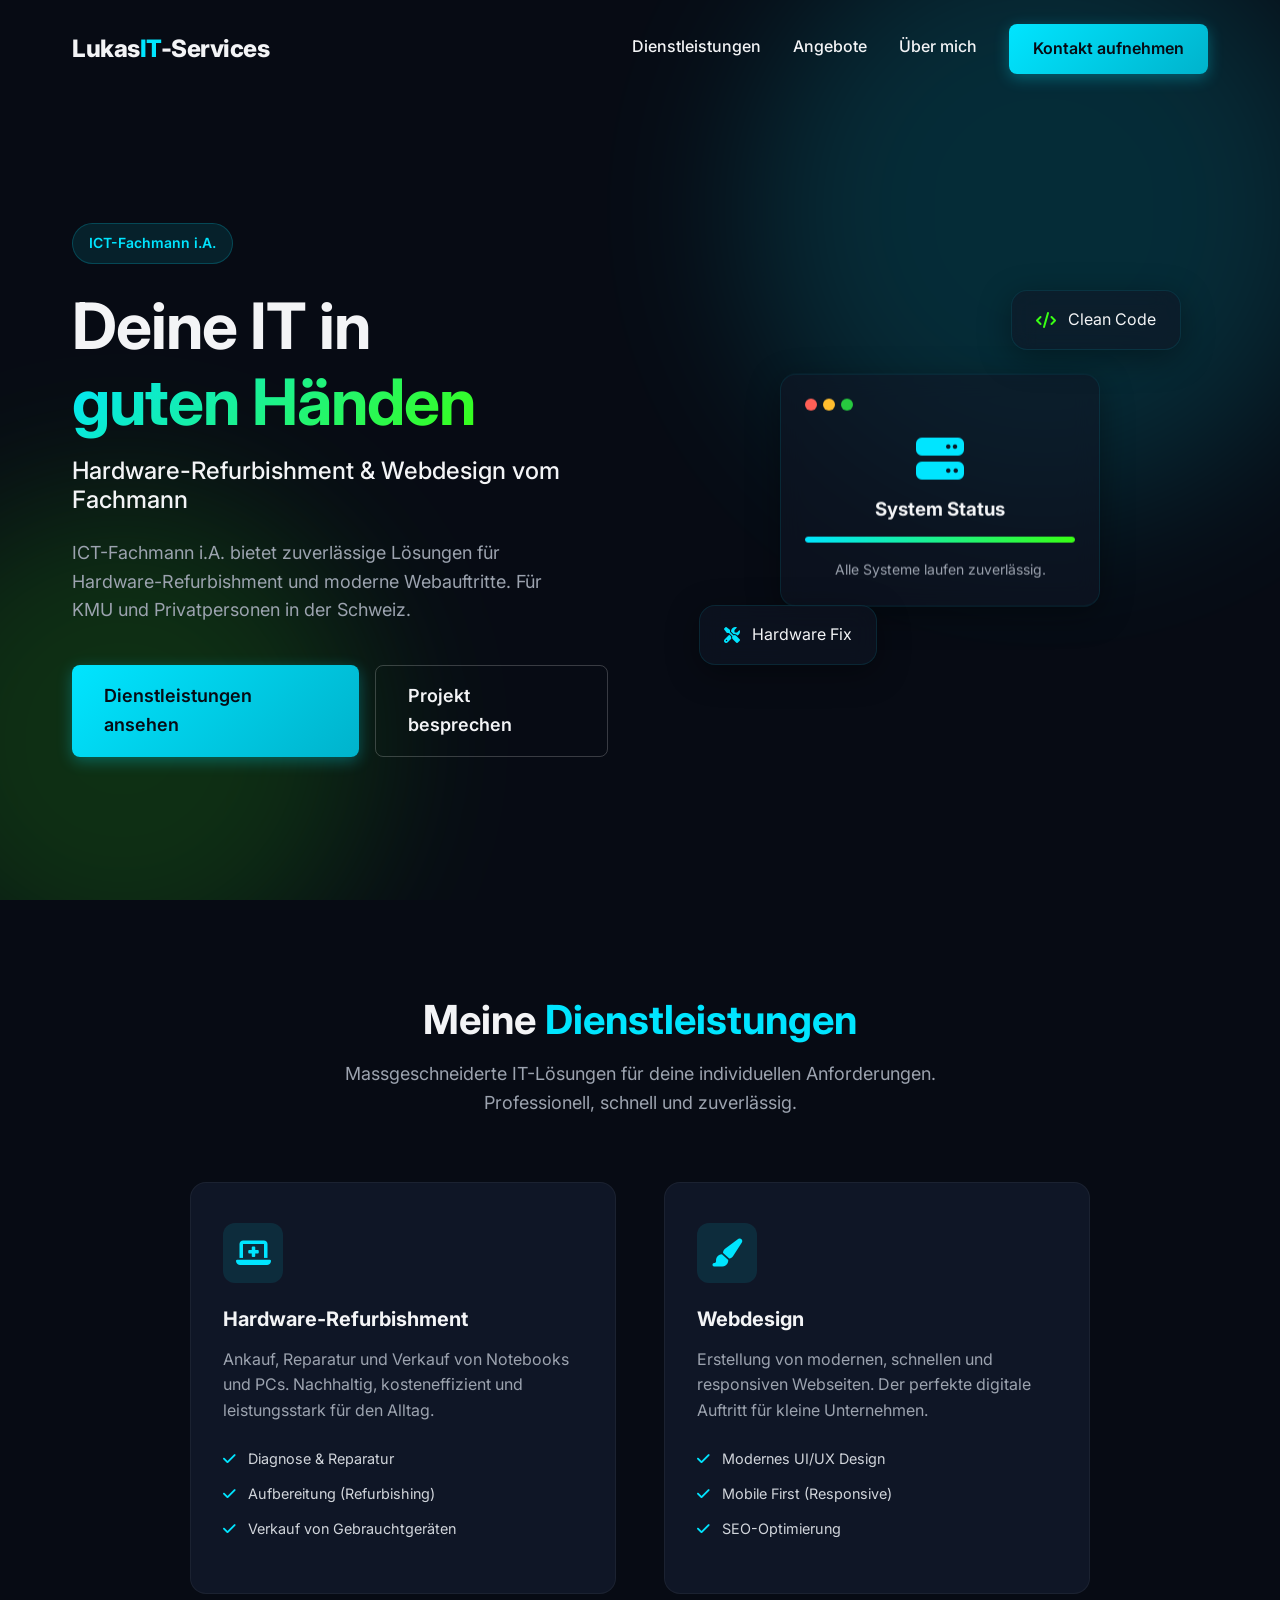
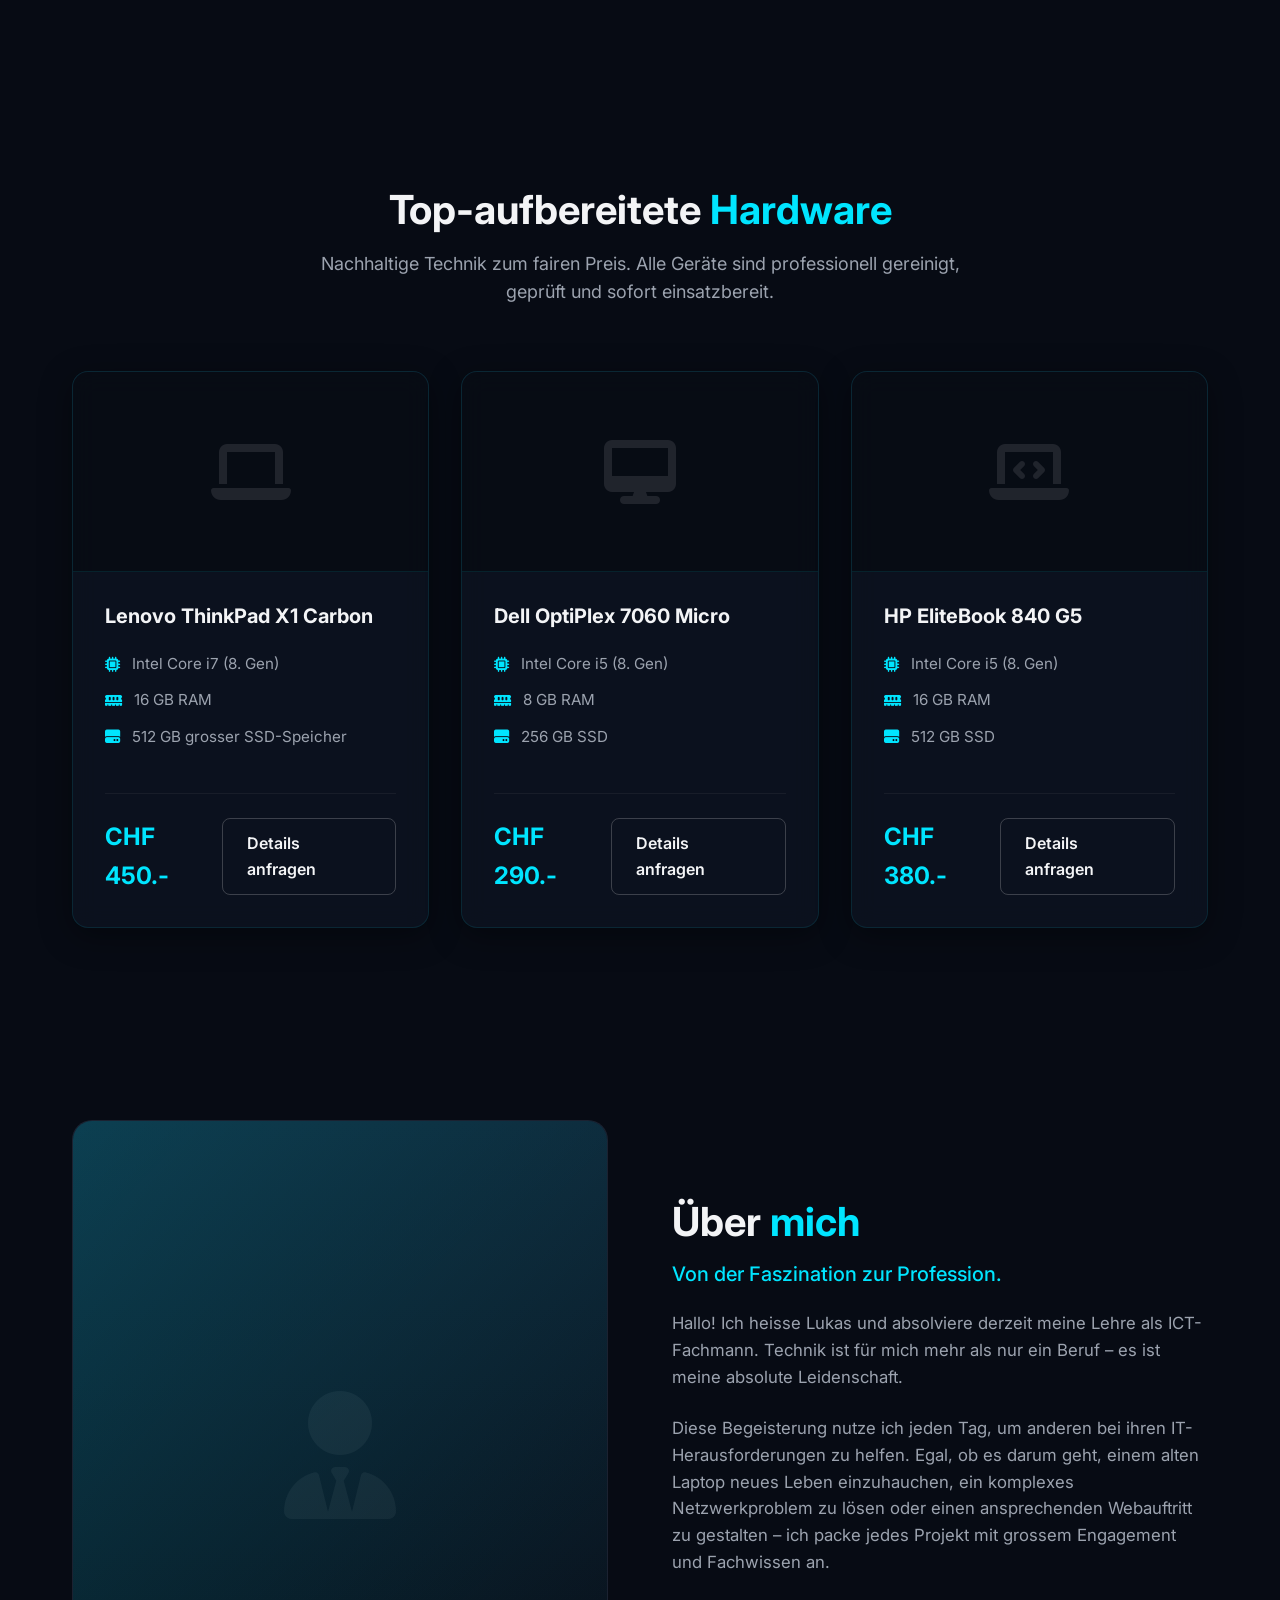
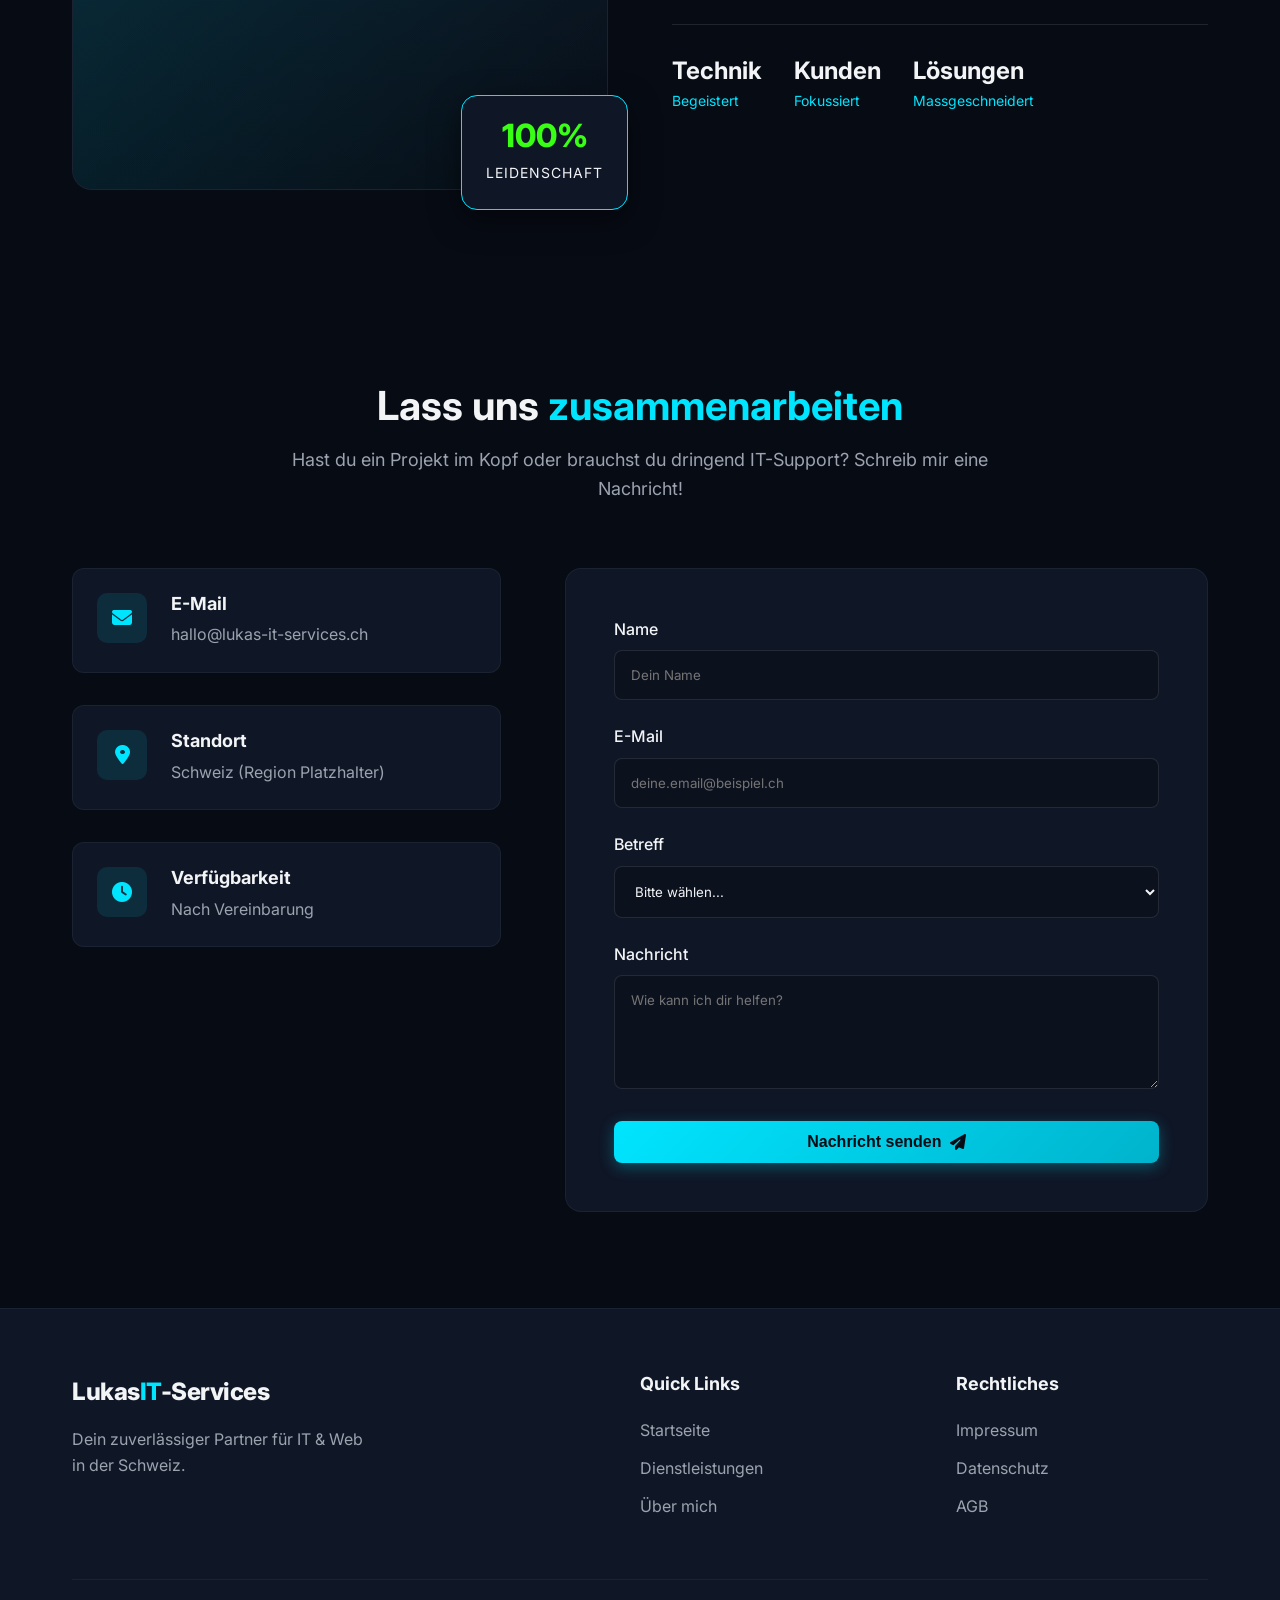
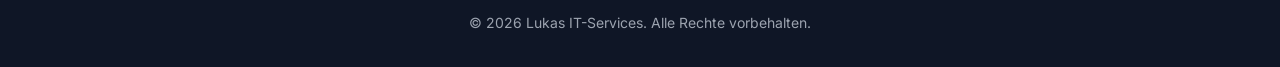
==== index.html @ b14ca2c1 "Add files via upload" ====
<!DOCTYPE html>
<html lang="de-CH">
<head>
    <meta charset="UTF-8">
    <meta name="viewport" content="width=device-width, initial-scale=1.0">
    <meta name="description" content="Lukas IT-Services: Hardware-Refurbishment und Webdesign für KMU und Privatpersonen in der Schweiz.">
    <title>Lukas IT-Services | Hardware-Refurbishment & Webdesign</title>
    <link rel="stylesheet" href="style.css">
    <link rel="preconnect" href="https://fonts.googleapis.com">
    <link rel="preconnect" href="https://fonts.gstatic.com" crossorigin>
    <link href="https://fonts.googleapis.com/css2?family=Inter:wght@300;400;500;600;700;800&display=swap" rel="stylesheet">
    <!-- Font Awesome for icons -->
    <link rel="stylesheet" href="https://cdnjs.cloudflare.com/ajax/libs/font-awesome/6.4.0/css/all.min.css">
</head>
<body>
    <header class="navbar">
        <div class="container nav-container">
            <a href="#" class="logo">
                <span class="logo-text">Lukas<span class="accent">IT</span>-Services</span>
            </a>
            <nav class="nav-links">
                <a href="#services">Dienstleistungen</a>
                <a href="#angebote">Angebote</a>
                <a href="#about">Über mich</a>
                <a href="#contact" class="btn btn-primary">Kontakt aufnehmen</a>
            </nav>
            <button class="mobile-menu-btn" aria-label="Menü umschalten">
                <i class="fas fa-bars"></i>
            </button>
        </div>
    </header>

    <main>
        <!-- Hero Section -->
        <section class="hero" id="home">
            <div class="hero-bg-shapes">
                <div class="shape shape-1"></div>
                <div class="shape shape-2"></div>
            </div>
            <div class="container hero-container">
                <div class="hero-content">
                    <div class="badge">ICT-Fachmann i.A.</div>
                    <h1 class="hero-title">Deine IT in<br><span class="accent-gradient">guten Händen</span></h1>
                    <h2 class="hero-subtitle">Hardware-Refurbishment & Webdesign vom Fachmann</h2>
                    <p class="hero-text">
                        ICT-Fachmann i.A. bietet zuverlässige Lösungen für Hardware-Refurbishment und moderne Webauftritte. Für KMU und Privatpersonen in der Schweiz.
                    </p>
                    <div class="hero-actions">
                        <a href="#services" class="btn btn-primary btn-large">Dienstleistungen ansehen</a>
                        <a href="#contact" class="btn btn-secondary btn-large">Projekt besprechen</a>
                    </div>
                </div>
                <div class="hero-visual">
                    <div class="glass-card main-glass-card">
                        <div class="card-header">
                            <div class="dots">
                                <span></span><span></span><span></span>
                            </div>
                        </div>
                        <div class="card-body">
                            <i class="fas fa-server accent-icon"></i>
                            <h3>System Status</h3>
                            <div class="status-bar"><div class="progress"></div></div>
                            <p>Alle Systeme laufen zuverlässig.</p>
                        </div>
                    </div>
                    <div class="glass-card floating-card-1">
                        <i class="fas fa-code"></i>
                        <span>Clean Code</span>
                    </div>
                    <div class="glass-card floating-card-2">
                        <i class="fas fa-tools"></i>
                        <span>Hardware Fix</span>
                    </div>
                </div>
            </div>
        </section>

        <!-- Services Section -->
        <section class="services section-padding" id="services">
            <div class="container">
                <div class="section-header text-center">
                    <h2 class="section-title">Meine <span class="accent">Dienstleistungen</span></h2>
                    <p class="section-subtitle">Massgeschneiderte IT-Lösungen für deine individuellen Anforderungen. Professionell, schnell und zuverlässig.</p>
                </div>
                
                <div class="services-grid">
                    <!-- Service 1 -->
                    <div class="service-card reveal">
                        <div class="service-icon">
                            <i class="fas fa-laptop-medical"></i>
                        </div>
                        <h3 class="service-title">Hardware-Refurbishment</h3>
                        <p class="service-desc">
                            Ankauf, Reparatur und Verkauf von Notebooks und PCs. Nachhaltig, kosteneffizient und leistungsstark für den Alltag.
                        </p>
                        <ul class="service-features">
                            <li><i class="fas fa-check text-accent"></i> Diagnose & Reparatur</li>
                            <li><i class="fas fa-check text-accent"></i> Aufbereitung (Refurbishing)</li>
                            <li><i class="fas fa-check text-accent"></i> Verkauf von Gebrauchtgeräten</li>
                        </ul>
                    </div>
                    
                    <!-- Service 2 -->
                    <div class="service-card reveal" style="transition-delay: 100ms;">
                        <div class="service-icon">
                            <i class="fas fa-paint-brush"></i>
                        </div>
                        <h3 class="service-title">Webdesign</h3>
                        <p class="service-desc">
                            Erstellung von modernen, schnellen und responsiven Webseiten. Der perfekte digitale Auftritt für kleine Unternehmen.
                        </p>
                        <ul class="service-features">
                            <li><i class="fas fa-check text-accent"></i> Modernes UI/UX Design</li>
                            <li><i class="fas fa-check text-accent"></i> Mobile First (Responsive)</li>
                            <li><i class="fas fa-check text-accent"></i> SEO-Optimierung</li>
                        </ul>
                    </div>
                </div>
            </div>
        </section>

        <!-- Offers Section -->
        <section class="offers section-padding" id="angebote">
            <div class="container">
                <div class="section-header text-center">
                    <h2 class="section-title">Top-aufbereitete <span class="accent">Hardware</span></h2>
                    <p class="section-subtitle">Nachhaltige Technik zum fairen Preis. Alle Geräte sind professionell gereinigt, geprüft und sofort einsatzbereit.</p>
                </div>
                
                <div class="offers-grid" id="hardware-container">
                    <!-- Loading Skeletons -->
                    <div class="glass-card product-card skeleton-card">
                        <div class="product-image skeleton"></div>
                        <div class="product-content">
                            <h3 class="product-title skeleton skeleton-text"></h3>
                            <ul class="product-specs">
                                <li class="skeleton skeleton-text skeleton-text-short"></li>
                                <li class="skeleton skeleton-text skeleton-text-short"></li>
                                <li class="skeleton skeleton-text skeleton-text-short"></li>
                            </ul>
                            <div class="product-footer" style="border-top: none;">
                                <span class="product-price skeleton skeleton-text skeleton-text-short" style="width: 40%; margin: 0;"></span>
                                <div class="skeleton skeleton-btn"></div>
                            </div>
                        </div>
                    </div>
                    <!-- Skeleton 2 -->
                    <div class="glass-card product-card skeleton-card">
                        <div class="product-image skeleton"></div>
                        <div class="product-content">
                            <h3 class="product-title skeleton skeleton-text"></h3>
                            <ul class="product-specs">
                                <li class="skeleton skeleton-text skeleton-text-short"></li>
                                <li class="skeleton skeleton-text skeleton-text-short"></li>
                                <li class="skeleton skeleton-text skeleton-text-short"></li>
                            </ul>
                            <div class="product-footer" style="border-top: none;">
                                <span class="product-price skeleton skeleton-text skeleton-text-short" style="width: 40%; margin: 0;"></span>
                                <div class="skeleton skeleton-btn"></div>
                            </div>
                        </div>
                    </div>
                    <!-- Skeleton 3 -->
                    <div class="glass-card product-card skeleton-card">
                        <div class="product-image skeleton"></div>
                        <div class="product-content">
                            <h3 class="product-title skeleton skeleton-text"></h3>
                            <ul class="product-specs">
                                <li class="skeleton skeleton-text skeleton-text-short"></li>
                                <li class="skeleton skeleton-text skeleton-text-short"></li>
                                <li class="skeleton skeleton-text skeleton-text-short"></li>
                            </ul>
                            <div class="product-footer" style="border-top: none;">
                                <span class="product-price skeleton skeleton-text skeleton-text-short" style="width: 40%; margin: 0;"></span>
                                <div class="skeleton skeleton-btn"></div>
                            </div>
                        </div>
                    </div>
                </div>
            </div>
        </section>

        <!-- About Section -->
        <section class="about section-padding" id="about">
            <div class="container">
                <div class="about-grid">
                    <div class="about-visual reveal">
                        <div class="about-image-wrapper">
                            <div class="about-shape"></div>
                            <div class="placeholder-img">
                                <i class="fas fa-user-tie"></i>
                            </div>
                        </div>
                        <div class="experience-badge">
                            <span class="number">100%</span>
                            <span class="text">Leidenschaft</span>
                        </div>
                    </div>
                    <div class="about-content reveal">
                        <h2 class="section-title">Über <span class="accent">mich</span></h2>
                        <h3 class="about-subtitle">Von der Faszination zur Profession.</h3>
                        <p class="about-text">
                            Hallo! Ich heisse Lukas und absolviere derzeit meine Lehre als ICT-Fachmann. Technik ist für mich mehr als nur ein Beruf – es ist meine absolute Leidenschaft.
                        </p>
                        <p class="about-text">
                            Diese Begeisterung nutze ich jeden Tag, um anderen bei ihren IT-Herausforderungen zu helfen. Egal, ob es darum geht, einem alten Laptop neues Leben einzuhauchen, ein komplexes Netzwerkproblem zu lösen oder einen ansprechenden Webauftritt zu gestalten – ich packe jedes Projekt mit grossem Engagement und Fachwissen an.
                        </p>
                        <div class="about-stats">
                            <div class="stat-item">
                                <h4 class="stat-number">Technik</h4>
                                <p class="stat-label">Begeistert</p>
                            </div>
                            <div class="stat-item">
                                <h4 class="stat-number">Kunden</h4>
                                <p class="stat-label">Fokussiert</p>
                            </div>
                            <div class="stat-item">
                                <h4 class="stat-number">Lösungen</h4>
                                <p class="stat-label">Massgeschneidert</p>
                            </div>
                        </div>
                    </div>
                </div>
            </div>
        </section>

        <!-- Contact Section -->
        <section class="contact section-padding" id="contact">
            <div class="container">
                <div class="section-header text-center">
                    <h2 class="section-title">Lass uns <span class="accent">zusammenarbeiten</span></h2>
                    <p class="section-subtitle">Hast du ein Projekt im Kopf oder brauchst du dringend IT-Support? Schreib mir eine Nachricht!</p>
                </div>
                
                <div class="contact-grid">
                    <div class="contact-info reveal">
                        <div class="info-card">
                            <div class="icon-box">
                                <i class="fas fa-envelope"></i>
                            </div>
                            <div class="info-details">
                                <h3>E-Mail</h3>
                                <p>hallo@lukas-it-services.ch</p>
                            </div>
                        </div>
                        
                        <div class="info-card">
                            <div class="icon-box">
                                <i class="fas fa-map-marker-alt"></i>
                            </div>
                            <div class="info-details">
                                <h3>Standort</h3>
                                <p>Schweiz (Region Platzhalter)</p>
                            </div>
                        </div>
                        
                        <div class="info-card">
                            <div class="icon-box">
                                <i class="fas fa-clock"></i>
                            </div>
                            <div class="info-details">
                                <h3>Verfügbarkeit</h3>
                                <p>Nach Vereinbarung</p>
                            </div>
                        </div>
                    </div>
                    
                    <div class="contact-form-wrapper reveal" style="transition-delay: 100ms;">
                        <form class="contact-form" id="contactForm">
                            <div class="form-group">
                                <label for="name">Name</label>
                                <input type="text" id="name" name="name" placeholder="Dein Name" required>
                            </div>
                            
                            <div class="form-group">
                                <label for="email">E-Mail</label>
                                <input type="email" id="email" name="email" placeholder="deine.email@beispiel.ch" required>
                            </div>
                            
                            <div class="form-group">
                                <label for="subject">Betreff</label>
                                <select id="subject" name="subject" required>
                                    <option value="" disabled selected>Bitte wählen...</option>
                                    <option value="hardware">Hardware-Refurbishment</option>
                                    <option value="webdesign">Webdesign</option>
                                    <option value="other">Sonstiges</option>
                                </select>
                            </div>
                            
                            <div class="form-group">
                                <label for="message">Nachricht</label>
                                <textarea id="message" name="message" rows="5" placeholder="Wie kann ich dir helfen?" required></textarea>
                            </div>
                            
                            <button type="submit" class="btn btn-primary btn-block">
                                <span>Nachricht senden</span>
                                <i class="fas fa-paper-plane"></i>
                            </button>
                        </form>
                    </div>
                </div>
            </div>
        </section>
    </main>

    <footer class="footer">
        <div class="container">
            <div class="footer-content">
                <div class="footer-logo">
                    <span class="logo-text">Lukas<span class="accent">IT</span>-Services</span>
                    <p class="footer-desc">Dein zuverlässiger Partner für IT & Web in der Schweiz.</p>
                </div>
                <div class="footer-links">
                    <h3>Quick Links</h3>
                    <ul>
                        <li><a href="#home">Startseite</a></li>
                        <li><a href="#services">Dienstleistungen</a></li>
                        <li><a href="#about">Über mich</a></li>
                    </ul>
                </div>
                <div class="footer-legal">
                    <h3>Rechtliches</h3>
                    <ul>
                        <li><a href="#">Impressum</a></li>
                        <li><a href="#">Datenschutz</a></li>
                        <li><a href="#">AGB</a></li>
                    </ul>
                </div>
            </div>
            <div class="footer-bottom">
                <p>&copy; 2026 Lukas IT-Services. Alle Rechte vorbehalten.</p>
            </div>
        </div>
    </footer>

    <script src="script.js"></script>
</body>
</html>
---- style.css ----
:root {
    /* Colors */
    --bg-dark: #070B14;
    --bg-card: #0F1626;
    --bg-card-hover: #162035;
    
    --text-main: #F3F4F6;
    --text-muted: #9CA3AF;
    
    --accent-cyan: #00E5FF;
    --accent-green: #39FF14;
    
    --glass-bg: rgba(15, 22, 38, 0.6);
    --glass-border: rgba(0, 229, 255, 0.1);
    --glass-shadow: 0 8px 32px 0 rgba(0, 0, 0, 0.37);
    
    /* Typography */
    --font-sans: 'Inter', system-ui, -apple-system, sans-serif;
    
    /* Spacing */
    --transition: all 0.3s cubic-bezier(0.25, 0.8, 0.25, 1);
}

* {
    margin: 0;
    padding: 0;
    box-sizing: border-box;
}

html {
    scroll-behavior: smooth;
    font-size: 16px;
}

body {
    font-family: var(--font-sans);
    background-color: var(--bg-dark);
    color: var(--text-main);
    line-height: 1.6;
    overflow-x: hidden;
}

/* Typography styles */
h1, h2, h3, h4, h5, h6 {
    line-height: 1.2;
    font-weight: 700;
}

a {
    text-decoration: none;
    color: inherit;
    transition: var(--transition);
}

ul {
    list-style: none;
}

.text-accent {
    color: var(--accent-cyan);
}

.accent {
    color: var(--accent-cyan);
}

.accent-gradient {
    background: linear-gradient(135deg, var(--accent-cyan), var(--accent-green));
    -webkit-background-clip: text;
    -webkit-text-fill-color: transparent;
    background-clip: text;
}

.text-center {
    text-align: center;
}

/* Layout */
.container {
    width: 100%;
    max-width: 1200px;
    margin: 0 auto;
    padding: 0 2rem;
}

.section-padding {
    padding: 6rem 0;
}

.section-header {
    margin-bottom: 4rem;
    max-width: 700px;
    margin-left: auto;
    margin-right: auto;
}

.section-title {
    font-size: 2.5rem;
    margin-bottom: 1rem;
}

.section-subtitle {
    font-size: 1.125rem;
    color: var(--text-muted);
}

/* Buttons */
.btn {
    display: inline-flex;
    align-items: center;
    justify-content: center;
    gap: 0.5rem;
    padding: 0.75rem 1.5rem;
    border-radius: 8px;
    font-weight: 600;
    cursor: pointer;
    transition: var(--transition);
    border: none;
    font-size: 1rem;
}

.btn-primary {
    background: linear-gradient(135deg, var(--accent-cyan), #00b3cc);
    color: var(--bg-dark);
    box-shadow: 0 4px 15px rgba(0, 229, 255, 0.3);
}

.btn-primary:hover {
    transform: translateY(-2px);
    box-shadow: 0 6px 20px rgba(0, 229, 255, 0.4);
}

.btn-secondary {
    background: transparent;
    color: var(--text-main);
    border: 1px solid rgba(255,255,255,0.2);
}

.btn-secondary:hover {
    background: rgba(255,255,255,0.05);
    border-color: var(--accent-cyan);
    color: var(--accent-cyan);
}

.btn-large {
    padding: 1rem 2rem;
    font-size: 1.125rem;
}

.btn-block {
    width: 100%;
}

/* Navigation */
.navbar {
    position: fixed;
    top: 0;
    left: 0;
    width: 100%;
    z-index: 1000;
    padding: 1.5rem 0;
    transition: var(--transition);
}

.navbar.scrolled {
    background: rgba(7, 11, 20, 0.9);
    backdrop-filter: blur(10px);
    padding: 1rem 0;
    border-bottom: 1px solid rgba(255,255,255,0.05);
}

.nav-container {
    display: flex;
    justify-content: space-between;
    align-items: center;
}

.logo-text {
    font-size: 1.5rem;
    font-weight: 800;
    letter-spacing: -0.5px;
}

.nav-links {
    display: flex;
    align-items: center;
    gap: 2rem;
}

.nav-links a:not(.btn) {
    font-weight: 500;
    position: relative;
    padding-bottom: 0.25rem;
}

.nav-links a:not(.btn)::after {
    content: '';
    position: absolute;
    bottom: 0;
    left: 0;
    width: 0;
    height: 2px;
    background: var(--accent-cyan);
    transition: var(--transition);
}

.nav-links a:not(.btn):hover::after {
    width: 100%;
}

.mobile-menu-btn {
    display: none;
    background: none;
    border: none;
    color: var(--text-main);
    font-size: 1.5rem;
    cursor: pointer;
}

/* Hero Section */
.hero {
    min-height: 100vh;
    display: flex;
    align-items: center;
    position: relative;
    padding-top: 5rem;
    overflow: hidden;
}

.hero-bg-shapes {
    position: absolute;
    top: 0;
    left: 0;
    width: 100%;
    height: 100%;
    z-index: -1;
    overflow: hidden;
}

.shape {
    position: absolute;
    border-radius: 50%;
    filter: blur(80px);
    opacity: 0.15;
}

.shape-1 {
    top: -10%;
    right: -5%;
    width: 600px;
    height: 600px;
    background: var(--accent-cyan);
}

.shape-2 {
    bottom: -10%;
    left: -10%;
    width: 500px;
    height: 500px;
    background: var(--accent-green);
}

.hero-container {
    display: grid;
    grid-template-columns: 1fr 1fr;
    gap: 4rem;
    align-items: center;
}

.badge {
    display: inline-block;
    padding: 0.5rem 1rem;
    background: rgba(0, 229, 255, 0.1);
    color: var(--accent-cyan);
    border: 1px solid rgba(0, 229, 255, 0.2);
    border-radius: 50px;
    font-size: 0.875rem;
    font-weight: 600;
    margin-bottom: 1.5rem;
}

.hero-title {
    font-size: 4rem;
    margin-bottom: 1rem;
    letter-spacing: -1px;
}

.hero-subtitle {
    font-size: 1.5rem;
    font-weight: 500;
    color: var(--text-main);
    margin-bottom: 1.5rem;
}

.hero-text {
    font-size: 1.125rem;
    color: var(--text-muted);
    margin-bottom: 2.5rem;
    max-width: 500px;
}

.hero-actions {
    display: flex;
    gap: 1rem;
}

.hero-visual {
    position: relative;
    height: 500px;
    width: 100%;
}

.glass-card {
    background: var(--glass-bg);
    backdrop-filter: blur(12px);
    -webkit-backdrop-filter: blur(12px);
    border: 1px solid var(--glass-border);
    border-radius: 16px;
    box-shadow: var(--glass-shadow);
}

.main-glass-card {
    position: absolute;
    top: 50%;
    left: 50%;
    transform: translate(-50%, -50%);
    width: 320px;
    padding: 1.5rem;
    z-index: 2;
}

.card-header .dots {
    display: flex;
    gap: 6px;
    margin-bottom: 1.5rem;
}

.card-header .dots span {
    width: 12px;
    height: 12px;
    border-radius: 50%;
    background: #FF5F56;
}
.card-header .dots span:nth-child(2) { background: #FFBD2E; }
.card-header .dots span:nth-child(3) { background: #27C93F; }

.card-body {
    text-align: center;
}

.accent-icon {
    font-size: 3rem;
    color: var(--accent-cyan);
    margin-bottom: 1rem;
}

.card-body h3 {
    margin-bottom: 1rem;
}

.status-bar {
    width: 100%;
    height: 6px;
    background: rgba(255,255,255,0.1);
    border-radius: 3px;
    margin-bottom: 1rem;
    overflow: hidden;
}

.progress {
    width: 100%;
    height: 100%;
    background: linear-gradient(90deg, var(--accent-cyan), var(--accent-green));
    border-radius: 3px;
    animation: loadProgress 2s ease-in-out;
}

@keyframes loadProgress {
    0% { width: 0%; }
    100% { width: 100%; }
}

.card-body p {
    font-size: 0.875rem;
    color: var(--text-muted);
}

.floating-card-1 {
    position: absolute;
    top: 10%;
    right: 5%;
    padding: 1rem 1.5rem;
    display: flex;
    align-items: center;
    gap: 0.75rem;
    animation: float 6s ease-in-out infinite;
    z-index: 3;
}

.floating-card-2 {
    position: absolute;
    bottom: 15%;
    left: 5%;
    padding: 1rem 1.5rem;
    display: flex;
    align-items: center;
    gap: 0.75rem;
    animation: float 8s ease-in-out infinite reverse;
    z-index: 3;
}

.floating-card-1 i { color: var(--accent-green); }
.floating-card-2 i { color: var(--accent-cyan); }

@keyframes float {
    0% { transform: translateY(0px); }
    50% { transform: translateY(-20px); }
    100% { transform: translateY(0px); }
}

/* Services */
.services-grid {
    display: grid;
    grid-template-columns: repeat(2, 1fr);
    gap: 3rem;
    max-width: 900px;
    margin: 0 auto;
}

.service-card {
    background: var(--bg-card);
    border: 1px solid rgba(255,255,255,0.05);
    border-radius: 16px;
    padding: 2.5rem 2rem;
    transition: var(--transition);
    position: relative;
    overflow: hidden;
    height: 100%;
    display: flex;
    flex-direction: column;
}

.service-card::before {
    content: '';
    position: absolute;
    top: 0;
    left: 0;
    width: 100%;
    height: 2px;
    background: linear-gradient(90deg, var(--accent-cyan), var(--accent-green));
    transform: scaleX(0);
    transform-origin: left;
    transition: transform 0.5s ease;
}

.service-card:hover {
    transform: translateY(-10px);
    background: var(--bg-card-hover);
    box-shadow: 0 10px 30px rgba(0,0,0,0.5);
    border-color: rgba(0, 229, 255, 0.2);
}

.service-card:hover::before {
    transform: scaleX(1);
}

.service-icon {
    width: 60px;
    height: 60px;
    border-radius: 12px;
    background: rgba(0, 229, 255, 0.1);
    display: flex;
    align-items: center;
    justify-content: center;
    font-size: 1.75rem;
    color: var(--accent-cyan);
    margin-bottom: 1.5rem;
    transition: var(--transition);
}

.service-card:hover .service-icon {
    background: var(--accent-cyan);
    color: var(--bg-dark);
}

.service-title {
    font-size: 1.25rem;
    margin-bottom: 1rem;
}

.service-desc {
    color: var(--text-muted);
    margin-bottom: 1.5rem;
    flex-grow: 1;
}

.service-features li {
    margin-bottom: 0.75rem;
    display: flex;
    align-items: center;
    gap: 0.75rem;
    font-size: 0.9rem;
    color: #D1D5DB;
}

/* Offers Section */
.offers-grid {
    display: grid;
    grid-template-columns: repeat(3, 1fr);
    gap: 2rem;
}

.product-card {
    display: flex;
    flex-direction: column;
    overflow: hidden;
    padding: 0;
    transition: var(--transition);
}

.product-card:hover {
    transform: translateY(-10px);
    box-shadow: 0 15px 35px rgba(0, 229, 255, 0.2);
    border-color: rgba(0, 229, 255, 0.4);
}

.product-image {
    height: 200px;
    background: rgba(0, 0, 0, 0.3);
    display: flex;
    align-items: center;
    justify-content: center;
    font-size: 4rem;
    color: rgba(255, 255, 255, 0.1);
    border-bottom: 1px solid var(--glass-border);
}

.product-content {
    padding: 2rem;
    display: flex;
    flex-direction: column;
    flex-grow: 1;
}

.product-title {
    font-size: 1.25rem;
    margin-bottom: 1.5rem;
}

.product-specs {
    margin-bottom: 2rem;
    flex-grow: 1;
}

.product-specs li {
    display: flex;
    align-items: center;
    gap: 0.75rem;
    margin-bottom: 0.75rem;
    color: var(--text-muted);
    font-size: 0.95rem;
}

.product-footer {
    display: flex;
    align-items: center;
    justify-content: space-between;
    margin-top: auto;
    padding-top: 1.5rem;
    border-top: 1px solid rgba(255, 255, 255, 0.05);
}

.product-price {
    font-size: 1.5rem;
    font-weight: 700;
    color: var(--accent-cyan);
}

/* Skeleton Loader */
.skeleton {
    background: linear-gradient(90deg, rgba(255,255,255,0.05) 25%, rgba(0,229,255,0.1) 50%, rgba(255,255,255,0.05) 75%);
    background-size: 200% 100%;
    animation: loading 1.5s infinite;
    border-radius: 4px;
}

@keyframes loading {
    0% { background-position: 200% 0; }
    100% { background-position: -200% 0; }
}

.skeleton-card .product-image {
    background: transparent;
    border-bottom: none;
}

.skeleton-text {
    height: 1rem;
    margin-bottom: 0.5rem;
    width: 100%;
}

.skeleton-text-short {
    width: 60%;
}

.product-title.skeleton {
    height: 1.5rem;
    width: 80%;
    margin-bottom: 1.5rem;
}

.skeleton-btn {
    height: 2.5rem;
    width: 130px;
    border-radius: 8px;
}

/* About Section */
.about-grid {
    display: grid;
    grid-template-columns: 1fr 1fr;
    gap: 4rem;
    align-items: center;
}

.about-visual {
    position: relative;
}

.about-image-wrapper {
    position: relative;
    width: 100%;
    aspect-ratio: 4/5;
    background: var(--bg-card);
    border-radius: 20px;
    overflow: hidden;
    border: 1px solid rgba(255,255,255,0.05);
}

.placeholder-img {
    width: 100%;
    height: 100%;
    display: flex;
    align-items: center;
    justify-content: center;
    font-size: 8rem;
    color: rgba(255,255,255,0.05);
    background: linear-gradient(180deg, var(--bg-card) 0%, var(--bg-dark) 100%);
}

.about-shape {
    position: absolute;
    top: 0;
    left: 0;
    width: 100%;
    height: 100%;
    background: linear-gradient(135deg, rgba(0,229,255,0.2) 0%, transparent 100%);
    z-index: 1;
}

.experience-badge {
    position: absolute;
    bottom: -20px;
    right: -20px;
    background: var(--bg-card);
    padding: 1.5rem;
    border-radius: 16px;
    border: 1px solid var(--accent-cyan);
    box-shadow: 0 10px 30px rgba(0,0,0,0.5);
    z-index: 2;
    text-align: center;
}

.experience-badge .number {
    display: block;
    font-size: 2rem;
    font-weight: 800;
    color: var(--accent-green);
    line-height: 1;
    margin-bottom: 0.5rem;
}

.experience-badge .text {
    font-size: 0.875rem;
    color: var(--text-main);
    text-transform: uppercase;
    letter-spacing: 1px;
}

.about-subtitle {
    font-size: 1.25rem;
    color: var(--accent-cyan);
    margin-bottom: 1.5rem;
    font-weight: 500;
}

.about-text {
    color: var(--text-muted);
    margin-bottom: 1.5rem;
    font-size: 1.05rem;
}

.about-stats {
    display: flex;
    gap: 2rem;
    margin-top: 3rem;
    padding-top: 2rem;
    border-top: 1px solid rgba(255,255,255,0.1);
}

.stat-number {
    font-size: 1.5rem;
    color: var(--text-main);
    margin-bottom: 0.25rem;
}

.stat-label {
    font-size: 0.875rem;
    color: var(--accent-cyan);
}

/* Contact */
.contact-grid {
    display: grid;
    grid-template-columns: 1fr 1.5fr;
    gap: 4rem;
}

.info-card {
    display: flex;
    align-items: flex-start;
    gap: 1.5rem;
    margin-bottom: 2rem;
    padding: 1.5rem;
    background: var(--bg-card);
    border-radius: 12px;
    border: 1px solid rgba(255,255,255,0.05);
}

.icon-box {
    width: 50px;
    height: 50px;
    border-radius: 10px;
    background: rgba(0, 229, 255, 0.1);
    color: var(--accent-cyan);
    display: flex;
    align-items: center;
    justify-content: center;
    font-size: 1.25rem;
    flex-shrink: 0;
}

.info-details h3 {
    font-size: 1.125rem;
    margin-bottom: 0.5rem;
}

.info-details p {
    color: var(--text-muted);
}

.contact-form-wrapper {
    background: var(--bg-card);
    padding: 3rem;
    border-radius: 16px;
    border: 1px solid rgba(255,255,255,0.05);
}

.form-group {
    margin-bottom: 1.5rem;
}

.form-group label {
    display: block;
    margin-bottom: 0.5rem;
    font-weight: 500;
    color: var(--text-main);
}

.form-group input,
.form-group select,
.form-group textarea {
    width: 100%;
    padding: 1rem;
    background: rgba(0,0,0,0.2);
    border: 1px solid rgba(255,255,255,0.1);
    border-radius: 8px;
    color: var(--text-main);
    font-family: var(--font-sans);
    transition: var(--transition);
}

.form-group input:focus,
.form-group select:focus,
.form-group textarea:focus {
    outline: none;
    border-color: var(--accent-cyan);
    box-shadow: 0 0 0 2px rgba(0, 229, 255, 0.2);
}

/* Footer */
.footer {
    background: var(--bg-card);
    border-top: 1px solid rgba(255,255,255,0.05);
    padding: 4rem 0 2rem;
}

.footer-content {
    display: grid;
    grid-template-columns: 2fr 1fr 1fr;
    gap: 4rem;
    margin-bottom: 3rem;
}

.footer-desc {
    color: var(--text-muted);
    margin-top: 1rem;
    max-width: 300px;
}

.footer h3 {
    margin-bottom: 1.5rem;
    font-size: 1.125rem;
}

.footer ul li {
    margin-bottom: 0.75rem;
}

.footer ul a {
    color: var(--text-muted);
}

.footer ul a:hover {
    color: var(--accent-cyan);
}

.footer-bottom {
    text-align: center;
    padding-top: 2rem;
    border-top: 1px solid rgba(255,255,255,0.05);
    color: var(--text-muted);
    font-size: 0.875rem;
}

/* Animations Reveal */
.reveal {
    opacity: 0;
    transform: translateY(30px);
    transition: all 0.8s ease-out;
}

.reveal.active {
    opacity: 1;
    transform: translateY(0);
}

/* Responsive */
@media (max-width: 992px) {
    .hero-container,
    .about-grid,
    .contact-grid,
    .footer-content {
        grid-template-columns: 1fr;
    }
    
    .services-grid {
        grid-template-columns: repeat(2, 1fr);
    }
    
    .offers-grid {
        grid-template-columns: repeat(2, 1fr);
    }
    
    .hero-title {
        font-size: 3rem;
    }
}

@media (max-width: 768px) {
    .nav-links {
        position: fixed;
        top: 70px;
        left: -100%;
        width: 100%;
        height: calc(100vh - 70px);
        background: var(--bg-dark);
        flex-direction: column;
        justify-content: flex-start;
        padding-top: 2rem;
        transition: var(--transition);
        border-top: 1px solid rgba(255,255,255,0.05);
    }
    
    .nav-links.active {
        left: 0;
    }
    
    .mobile-menu-btn {
        display: block;
    }
    
    .services-grid,
    .offers-grid {
        grid-template-columns: 1fr;
    }
    
    .hero-title {
        font-size: 2.5rem;
    }
    
    .hero-actions {
        flex-direction: column;
    }
}
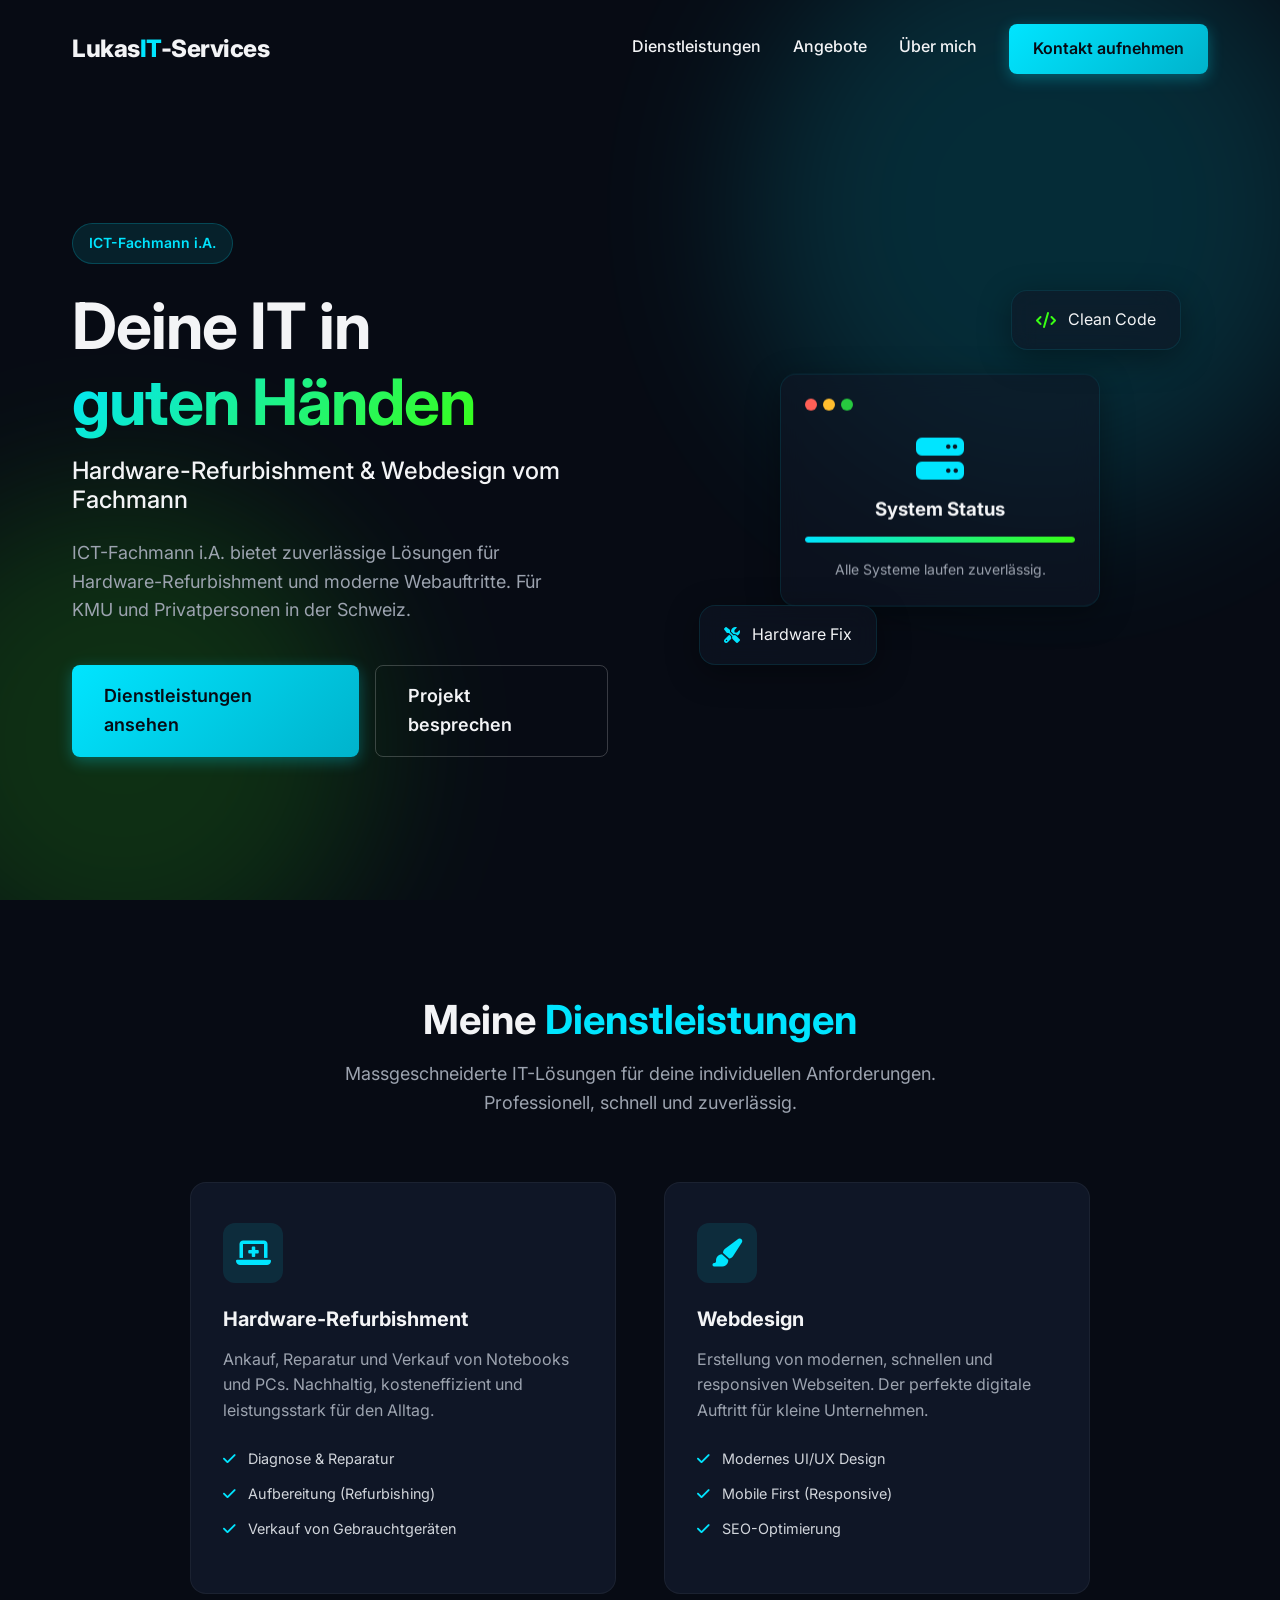
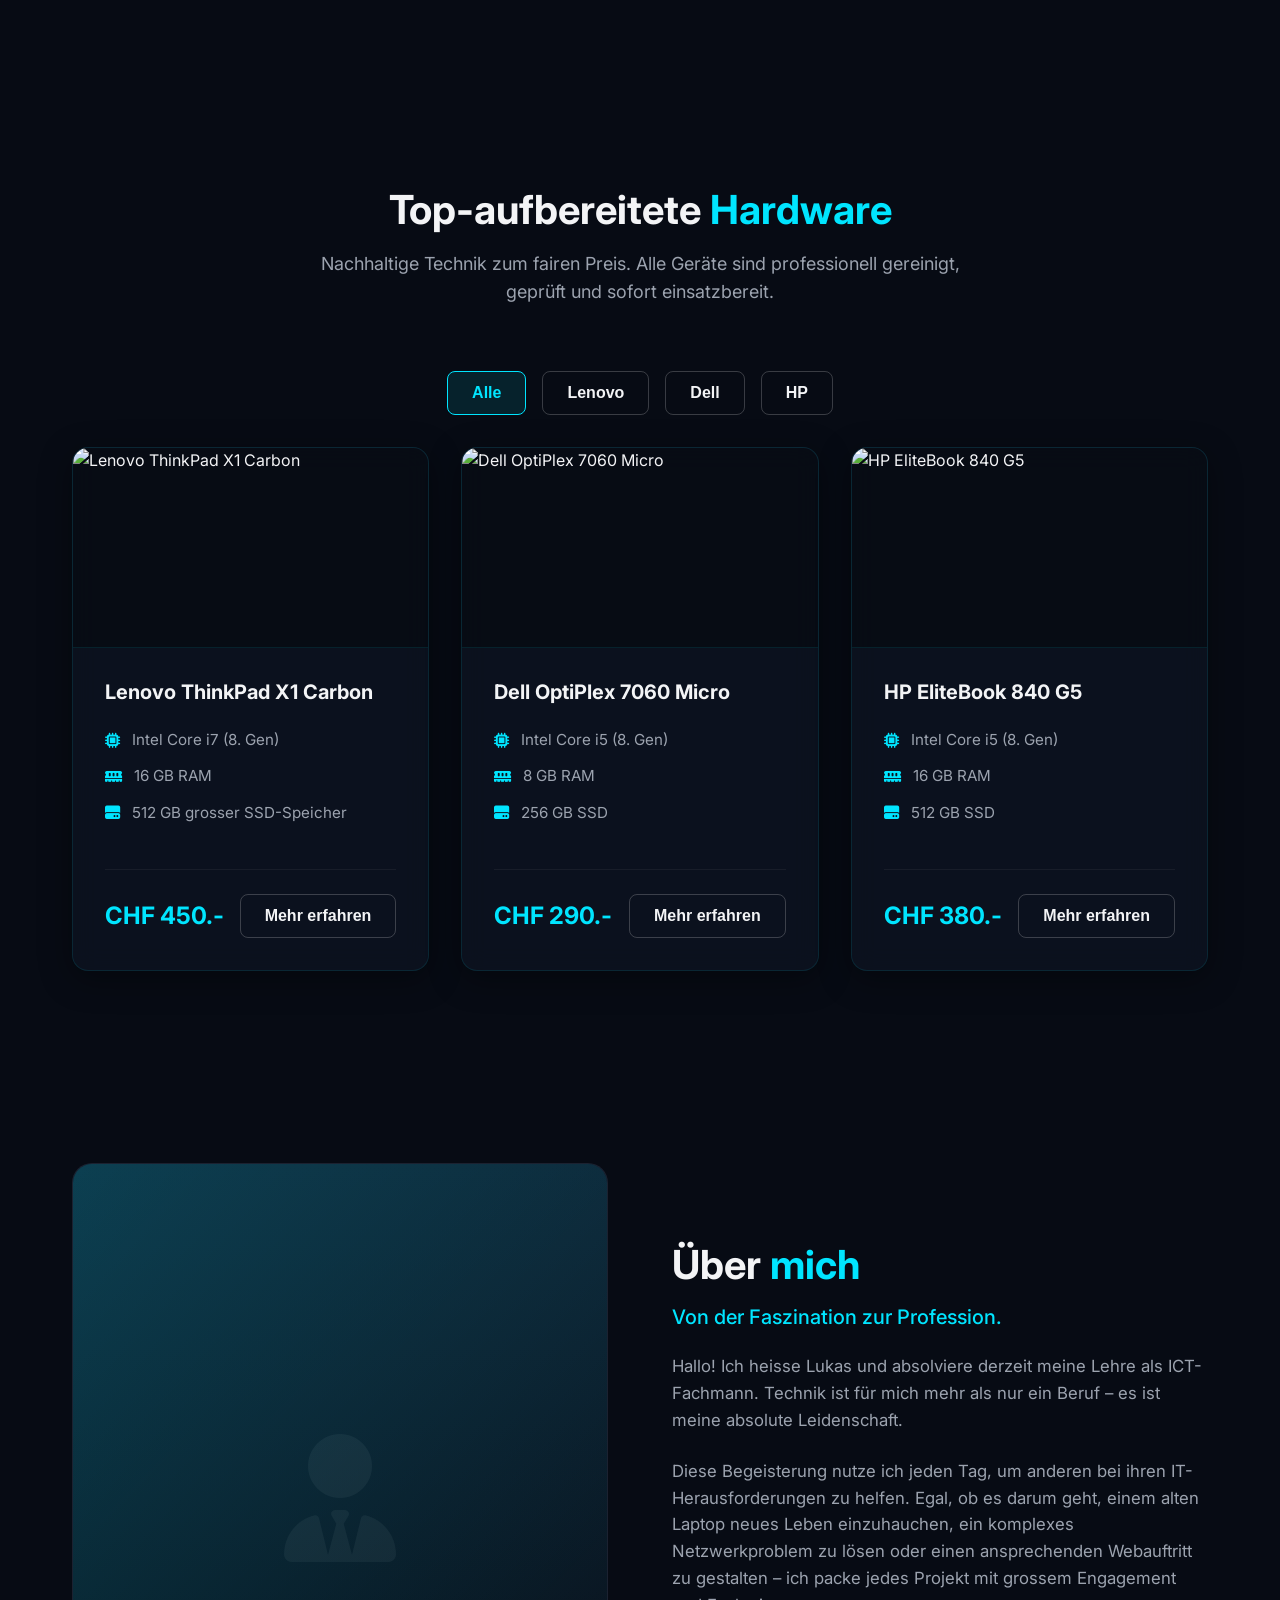
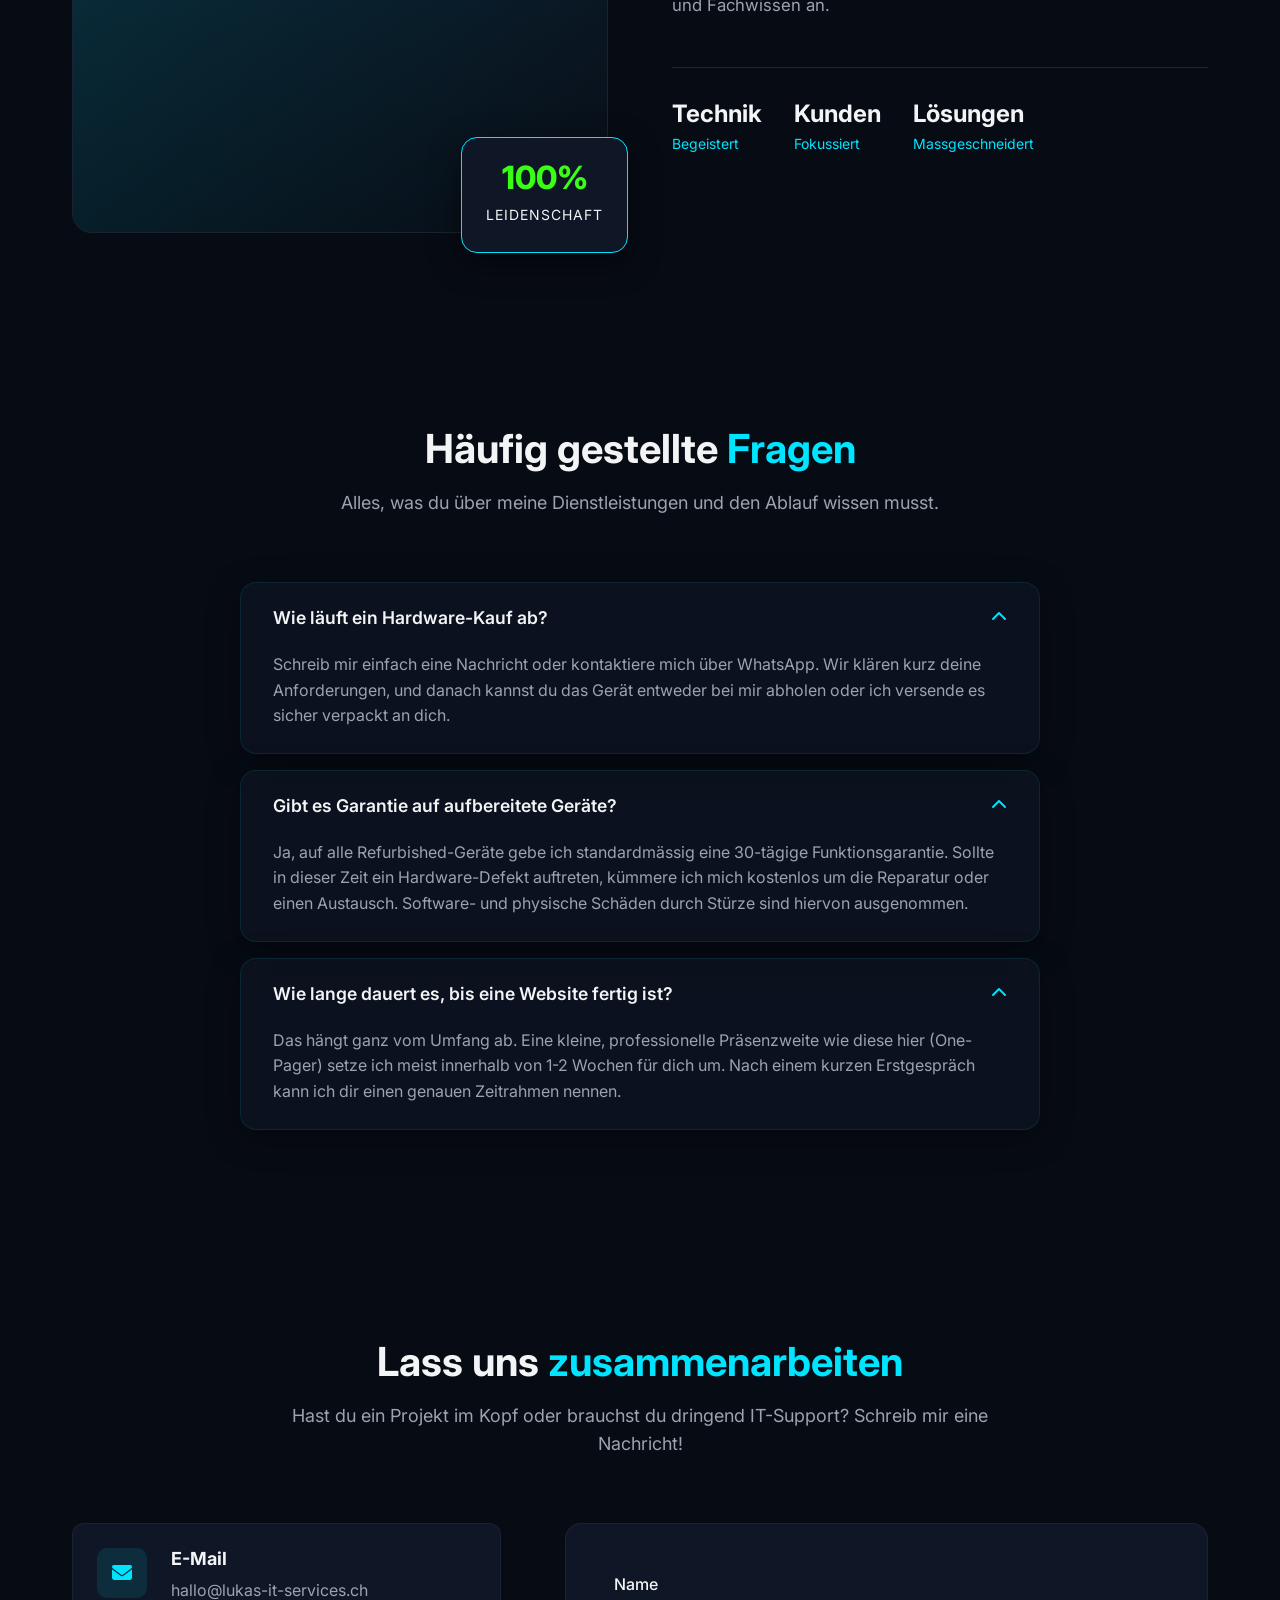
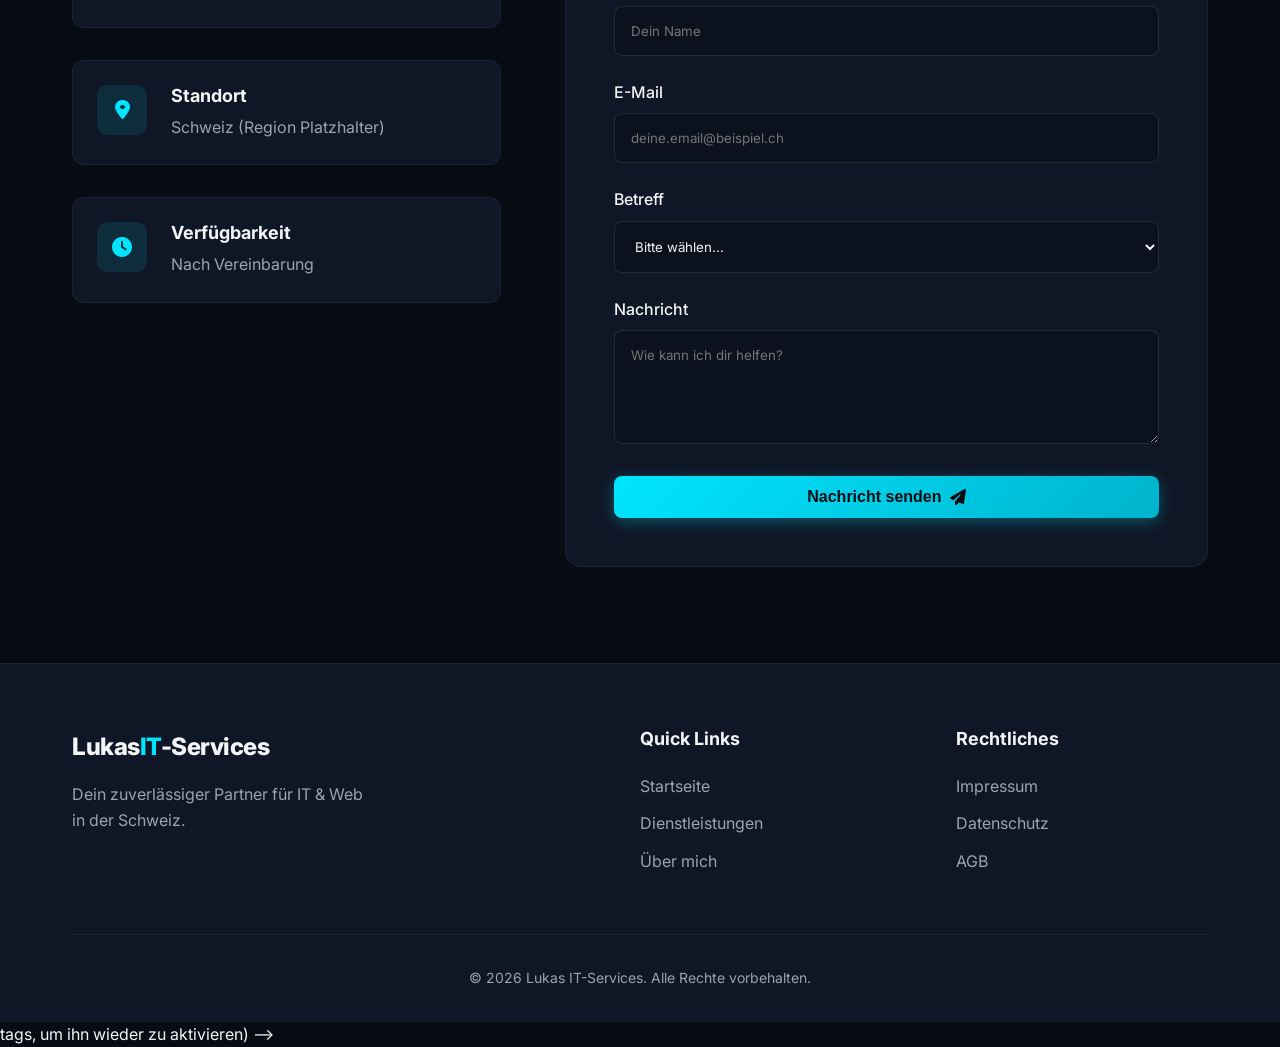
==== commit 75a2153a: "Add files via upload" ====
--- a/index.html
+++ b/index.html
@@ -128,6 +128,13 @@
                     <p class="section-subtitle">Nachhaltige Technik zum fairen Preis. Alle Geräte sind professionell gereinigt, geprüft und sofort einsatzbereit.</p>
                 </div>
                 
+                <div class="offers-filter" id="hardware-filter" style="display: flex; justify-content: center; gap: 1rem; margin-bottom: 2rem; flex-wrap: wrap;">
+                    <button class="btn btn-secondary filter-btn active" data-filter="all" style="border-color: var(--accent-cyan); background: rgba(0,229,255,0.1); color: var(--accent-cyan);">Alle</button>
+                    <button class="btn btn-secondary filter-btn" data-filter="Lenovo">Lenovo</button>
+                    <button class="btn btn-secondary filter-btn" data-filter="Dell">Dell</button>
+                    <button class="btn btn-secondary filter-btn" data-filter="HP">HP</button>
+                </div>
+                
                 <div class="offers-grid" id="hardware-container">
                     <!-- Loading Skeletons -->
                     <div class="glass-card product-card skeleton-card">
@@ -225,6 +232,45 @@
             </div>
         </section>
 
+        <!-- FAQ Section -->
+        <section class="faq section-padding" id="faq">
+            <div class="container">
+                <div class="section-header text-center">
+                    <h2 class="section-title">Häufig gestellte <span class="accent">Fragen</span></h2>
+                    <p class="section-subtitle">Alles, was du über meine Dienstleistungen und den Ablauf wissen musst.</p>
+                </div>
+                <div class="faq-container" style="max-width: 800px; margin: 0 auto;">
+                    <div class="faq-item glass-card reveal">
+                        <div class="faq-question">
+                            <h3>Wie läuft ein Hardware-Kauf ab?</h3>
+                            <i class="fas fa-chevron-down"></i>
+                        </div>
+                        <div class="faq-answer">
+                            <p>Schreib mir einfach eine Nachricht oder kontaktiere mich über WhatsApp. Wir klären kurz deine Anforderungen, und danach kannst du das Gerät entweder bei mir abholen oder ich versende es sicher verpackt an dich.</p>
+                        </div>
+                    </div>
+                    <div class="faq-item glass-card reveal" style="transition-delay: 100ms;">
+                        <div class="faq-question">
+                            <h3>Gibt es Garantie auf aufbereitete Geräte?</h3>
+                            <i class="fas fa-chevron-down"></i>
+                        </div>
+                        <div class="faq-answer">
+                            <p>Ja, auf alle Refurbished-Geräte gebe ich standardmässig eine 30-tägige Funktionsgarantie. Sollte in dieser Zeit ein Hardware-Defekt auftreten, kümmere ich mich kostenlos um die Reparatur oder einen Austausch. Software- und physische Schäden durch Stürze sind hiervon ausgenommen.</p>
+                        </div>
+                    </div>
+                    <div class="faq-item glass-card reveal" style="transition-delay: 200ms;">
+                        <div class="faq-question">
+                            <h3>Wie lange dauert es, bis eine Website fertig ist?</h3>
+                            <i class="fas fa-chevron-down"></i>
+                        </div>
+                        <div class="faq-answer">
+                            <p>Das hängt ganz vom Umfang ab. Eine kleine, professionelle Präsenzweite wie diese hier (One-Pager) setze ich meist innerhalb von 1-2 Wochen für dich um. Nach einem kurzen Erstgespräch kann ich dir einen genauen Zeitrahmen nennen.</p>
+                        </div>
+                    </div>
+                </div>
+            </div>
+        </section>
+
         <!-- Contact Section -->
         <section class="contact section-padding" id="contact">
             <div class="container">
@@ -322,9 +368,9 @@
                 <div class="footer-legal">
                     <h3>Rechtliches</h3>
                     <ul>
-                        <li><a href="#">Impressum</a></li>
-                        <li><a href="#">Datenschutz</a></li>
-                        <li><a href="#">AGB</a></li>
+                        <li><a href="impressum.html">Impressum</a></li>
+                        <li><a href="datenschutz.html">Datenschutz</a></li>
+                        <li><a href="agb.html">AGB</a></li>
                     </ul>
                 </div>
             </div>
@@ -333,6 +379,23 @@
             </div>
         </div>
     </footer>
+
+    <!-- Product Details Modal -->
+    <div id="product-modal" class="modal">
+        <div class="modal-content glass-card">
+            <span class="close-modal">&times;</span>
+            <div id="modal-details">
+                <!-- Injected via JS -->
+            </div>
+        </div>
+    </div>
+
+    <!-- Floating WhatsApp Button (Zurzeit deaktiviert - entferne die <!-- und --> tags, um ihn wieder zu aktivieren) -->
+    <!--
+    <a href="https://wa.me/41790000000" class="whatsapp-float reveal" target="_blank" rel="noopener noreferrer" aria-label="Chatte mit uns auf WhatsApp">
+        <i class="fab fa-whatsapp"></i>
+    </a>
+    -->
 
     <script src="script.js"></script>
 </body>
--- a/style.css
+++ b/style.css
@@ -530,9 +530,19 @@
     display: flex;
     align-items: center;
     justify-content: center;
-    font-size: 4rem;
-    color: rgba(255, 255, 255, 0.1);
     border-bottom: 1px solid var(--glass-border);
+    overflow: hidden;
+}
+
+.product-image img {
+    width: 100%;
+    height: 100%;
+    object-fit: cover;
+    transition: var(--transition);
+}
+
+.product-card:hover .product-image img {
+    transform: scale(1.05);
 }
 
 .product-content {
@@ -842,6 +852,169 @@
     border-top: 1px solid rgba(255,255,255,0.05);
     color: var(--text-muted);
     font-size: 0.875rem;
+}
+
+/* FAQ Section */
+.faq-item {
+    margin-bottom: 1rem;
+    padding: 0;
+    overflow: hidden;
+    cursor: pointer;
+    transition: var(--transition);
+}
+
+.faq-question {
+    padding: 1.5rem 2rem;
+    display: flex;
+    justify-content: space-between;
+    align-items: center;
+}
+
+.faq-question h3 {
+    font-size: 1.1rem;
+    font-weight: 600;
+    margin: 0;
+}
+
+.faq-question i {
+    color: var(--accent-cyan);
+    transition: transform 0.4s ease;
+}
+
+.faq-item.active .faq-question i {
+    transform: rotate(180deg);
+}
+
+.faq-answer {
+    padding: 0 2rem;
+    max-height: 0;
+    opacity: 0;
+    transition: all 0.4s ease;
+}
+
+.faq-item.active .faq-answer {
+    padding: 0 2rem 1.5rem;
+    max-height: 300px;
+    opacity: 1;
+}
+
+.faq-answer p {
+    color: var(--text-muted);
+}
+
+/* Modal */
+.modal {
+    display: none;
+    position: fixed;
+    z-index: 2000;
+    left: 0;
+    top: 0;
+    width: 100%;
+    height: 100%;
+    overflow: auto;
+    background-color: rgba(0, 0, 0, 0.8);
+    backdrop-filter: blur(5px);
+    opacity: 0;
+    transition: opacity 0.3s ease;
+}
+
+.modal.show {
+    opacity: 1;
+}
+
+.modal-content {
+    margin: 5% auto;
+    width: 90%;
+    max-width: 800px;
+    position: relative;
+    transform: translateY(-50px);
+    transition: transform 0.3s ease;
+    padding: 0;
+}
+
+.modal.show .modal-content {
+    transform: translateY(0);
+}
+
+.close-modal {
+    position: absolute;
+    top: 15px;
+    right: 20px;
+    color: var(--text-muted);
+    font-size: 28px;
+    font-weight: bold;
+    cursor: pointer;
+    z-index: 10;
+    transition: var(--transition);
+}
+
+.close-modal:hover {
+    color: var(--accent-cyan);
+}
+
+.modal-grid {
+    display: grid;
+    grid-template-columns: 1fr 1fr;
+    gap: 2rem;
+}
+
+.modal-image {
+    padding: 2rem;
+}
+
+.modal-image img {
+    width: 100%;
+    border-radius: 12px;
+    object-fit: cover;
+    box-shadow: 0 5px 15px rgba(0,0,0,0.5);
+}
+
+.modal-info {
+    padding: 2rem 2rem 2rem 0;
+}
+
+.modal-title {
+    margin-bottom: 1rem;
+    font-size: 1.5rem;
+}
+
+.modal-price {
+    font-size: 1.5rem;
+    font-weight: 700;
+    color: var(--accent-cyan);
+    margin-bottom: 1.5rem;
+    display: block;
+}
+
+.modal-description {
+    color: var(--text-muted);
+    margin-bottom: 1.5rem;
+}
+
+/* WhatsApp Float */
+.whatsapp-float {
+    position: fixed;
+    width: 60px;
+    height: 60px;
+    bottom: 30px;
+    right: 30px;
+    background-color: #25d366;
+    color: #FFF;
+    border-radius: 50px;
+    text-align: center;
+    font-size: 35px;
+    box-shadow: 0px 4px 15px rgba(37, 211, 102, 0.4);
+    z-index: 1000;
+    display: flex;
+    align-items: center;
+    justify-content: center;
+    transition: var(--transition);
+}
+
+.whatsapp-float:hover {
+    transform: scale(1.1) translateY(-5px);
+    box-shadow: 0px 6px 20px rgba(37, 211, 102, 0.6);
+    color: #FFF;
 }
 
 /* Animations Reveal */
@@ -913,4 +1086,16 @@
     .hero-actions {
         flex-direction: column;
     }
-}
+    
+    .modal-grid {
+        grid-template-columns: 1fr;
+    }
+    
+    .modal-info {
+        padding: 1rem 2rem 2rem;
+    }
+    
+    .modal-image {
+        padding: 2rem 2rem 0 2rem;
+    }
+}
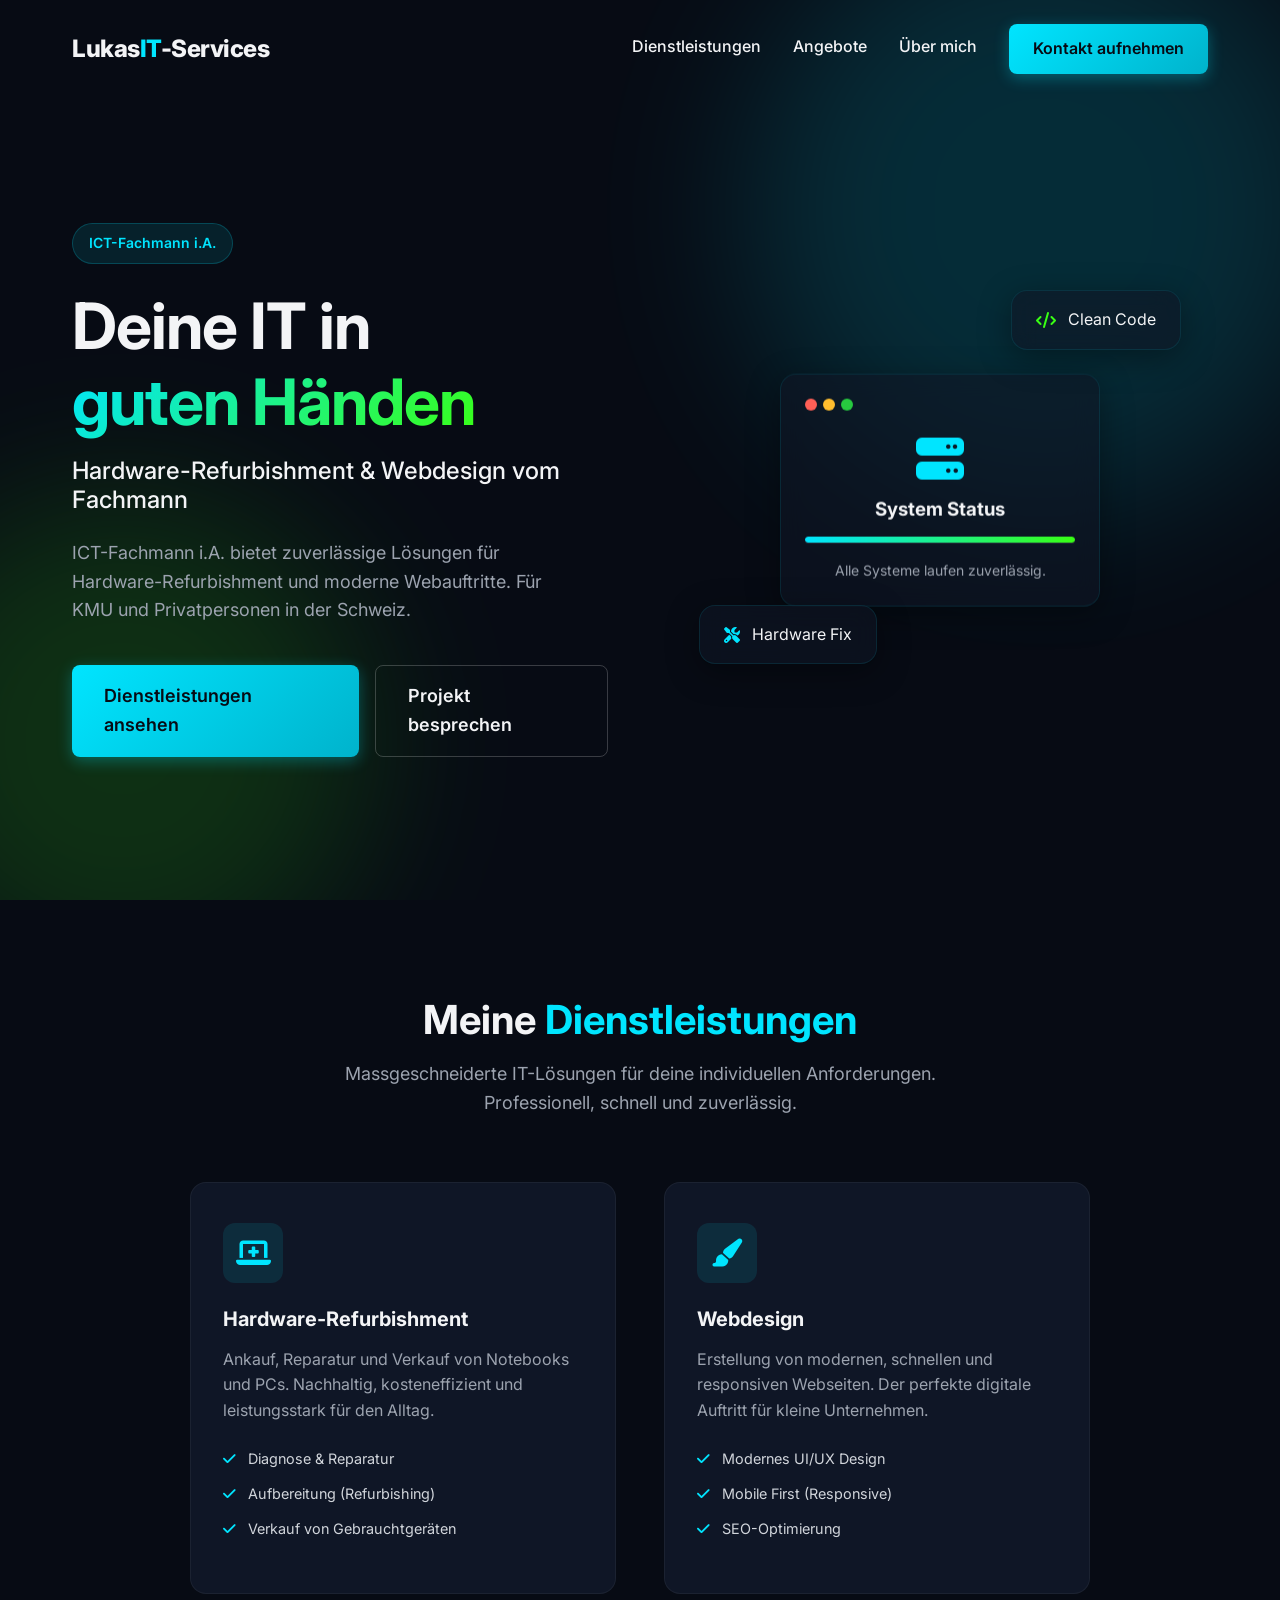
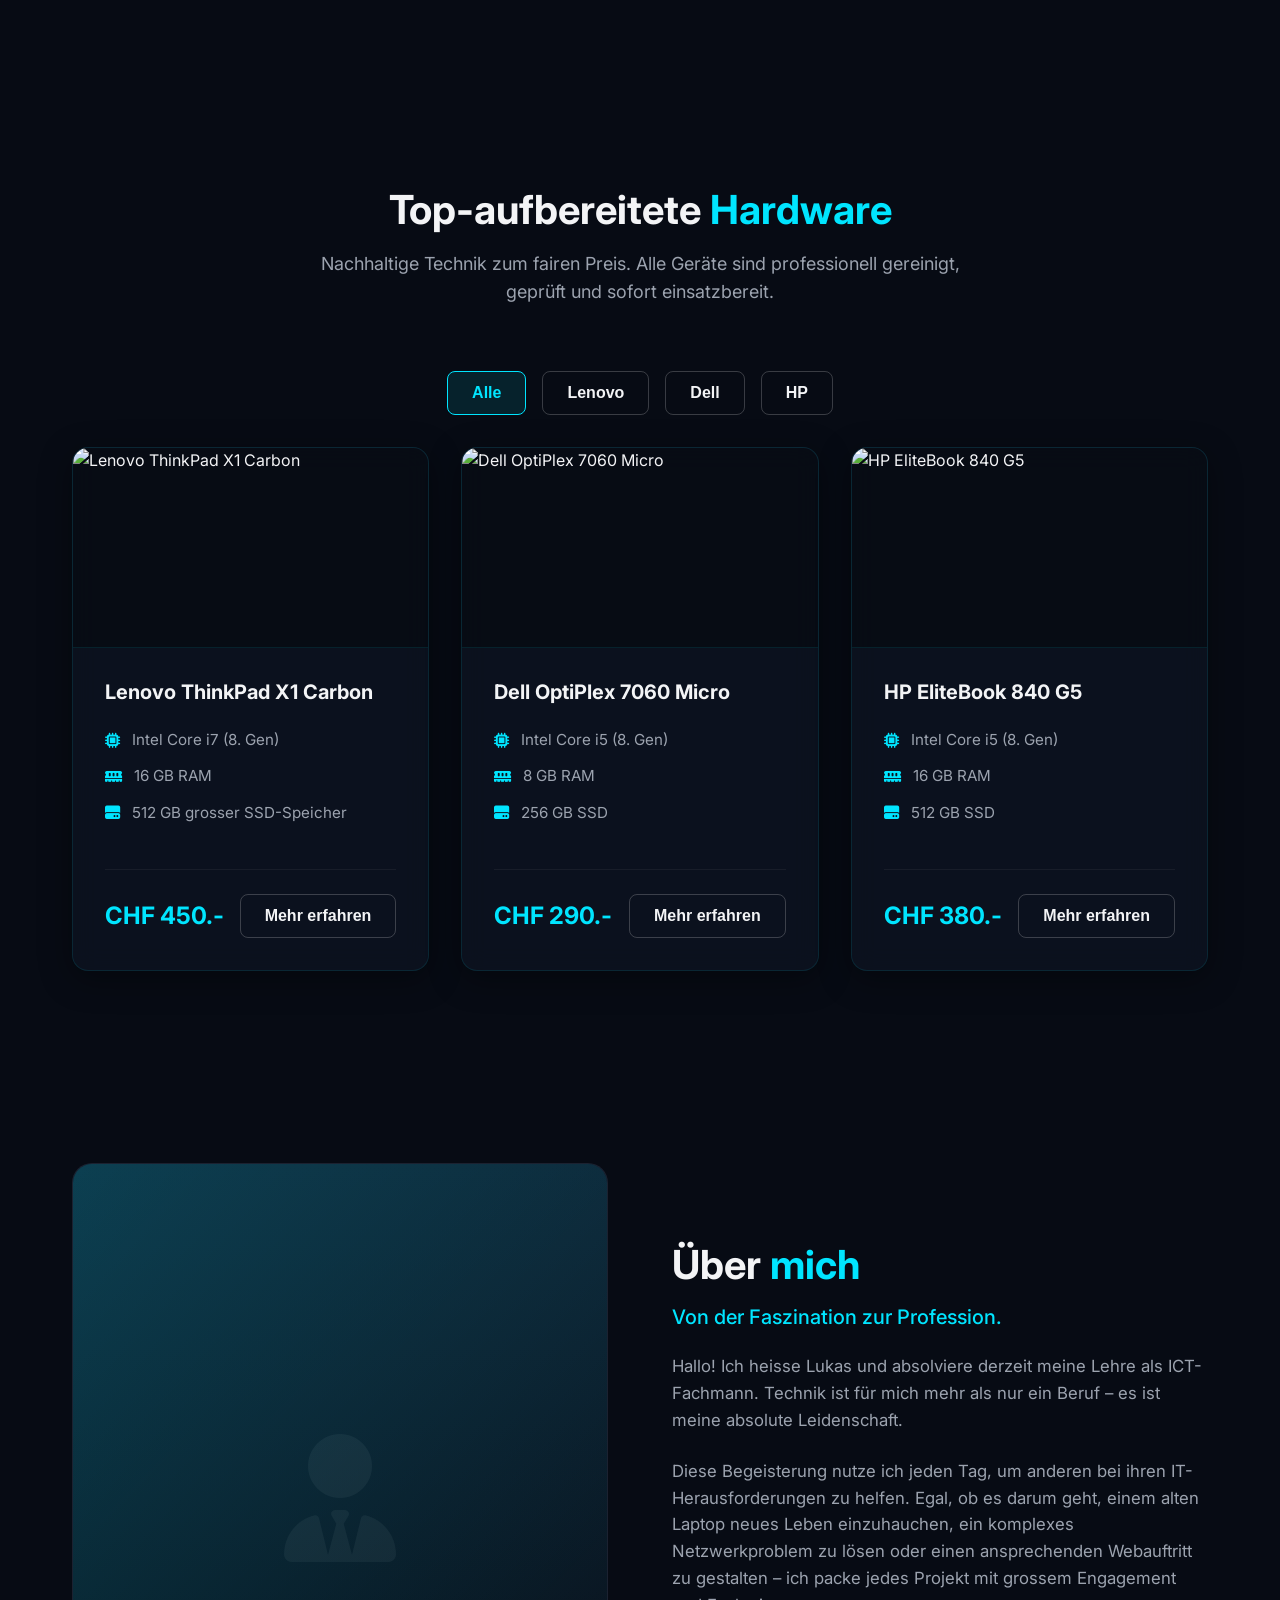
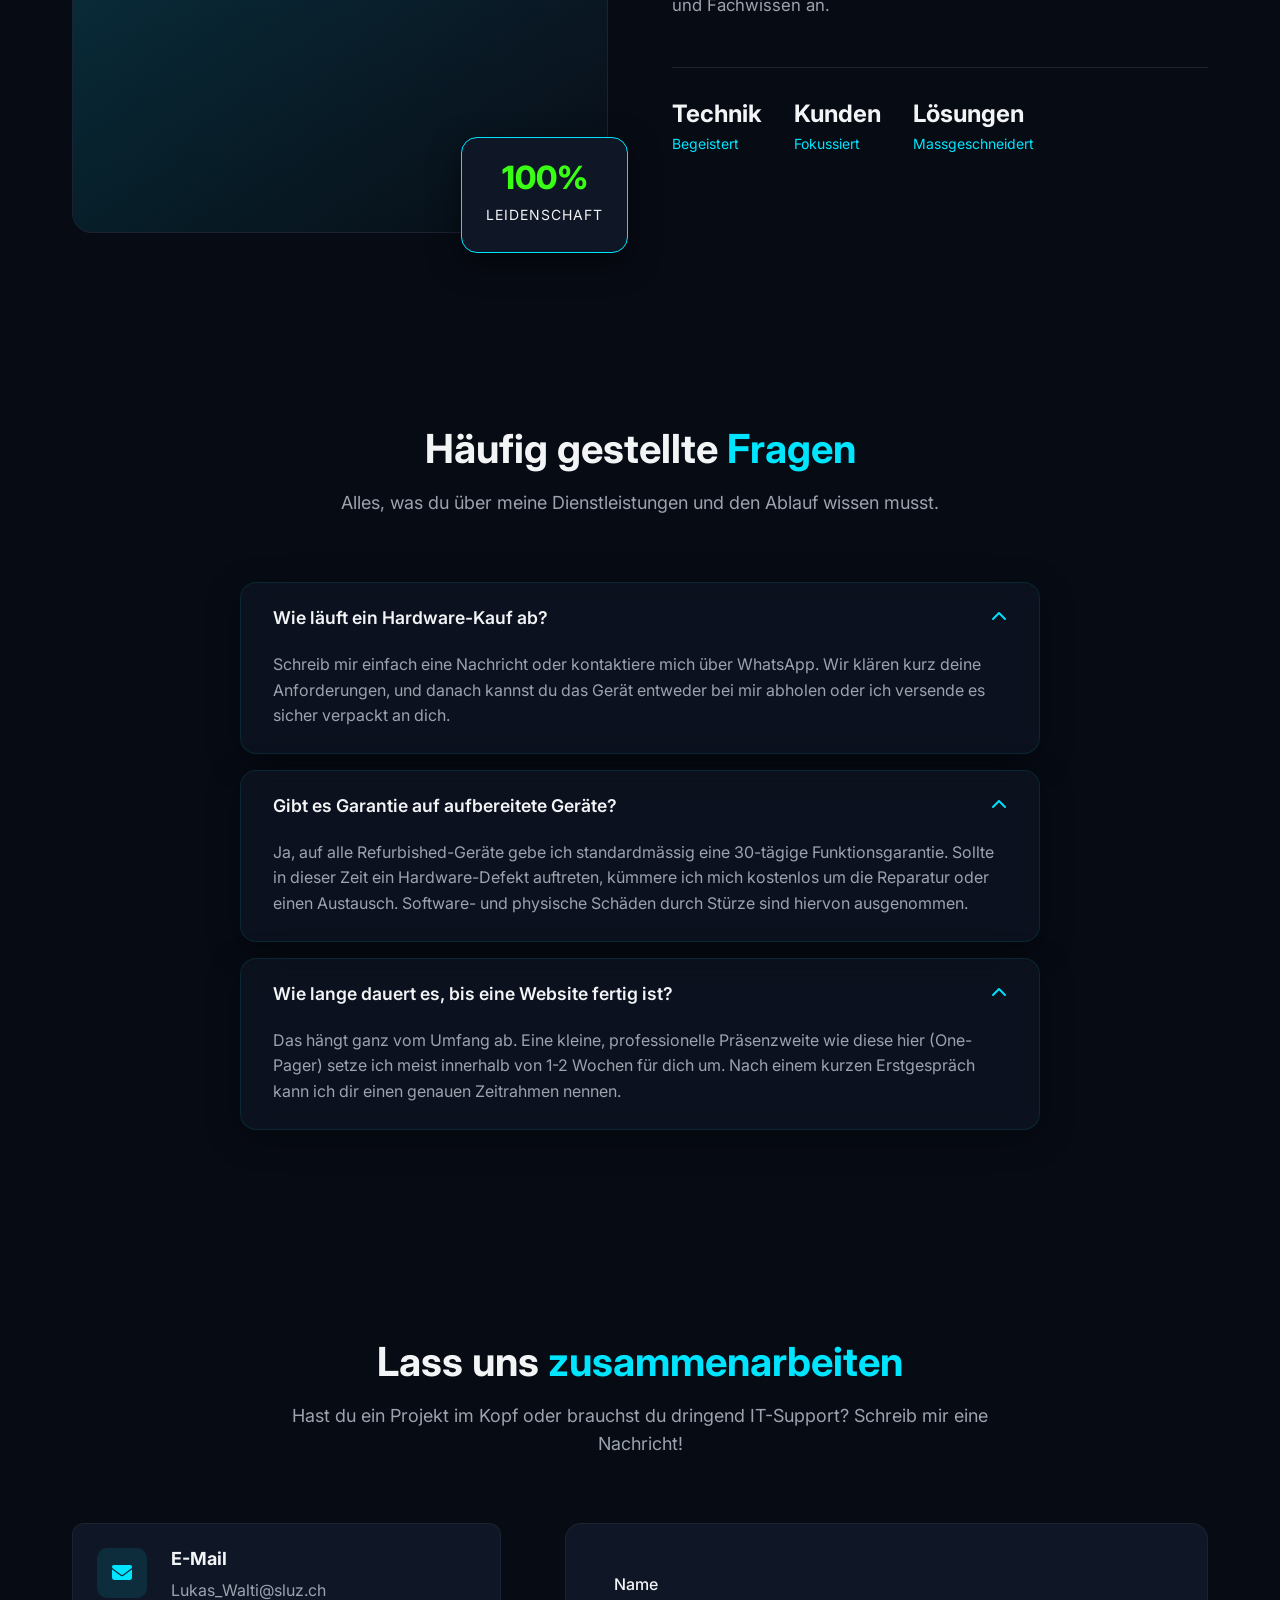
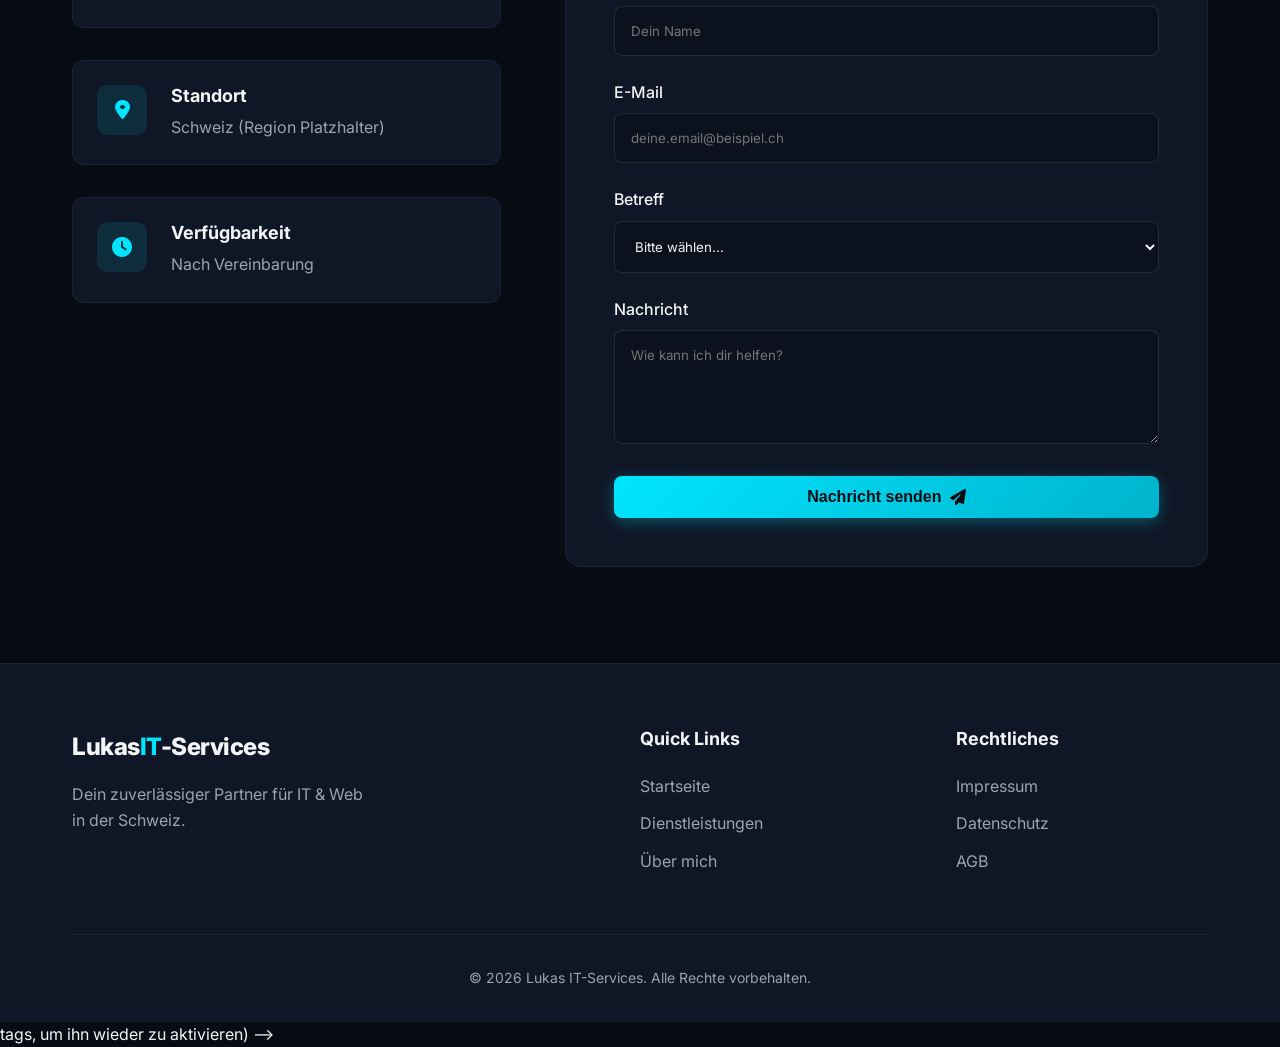
==== commit 1e68357a: "Add files via upload" ====
--- a/index.html
+++ b/index.html
@@ -287,7 +287,7 @@
                             </div>
                             <div class="info-details">
                                 <h3>E-Mail</h3>
-                                <p>hallo@lukas-it-services.ch</p>
+                                <p>Lukas_Walti@sluz.ch</p>
                             </div>
                         </div>
                         
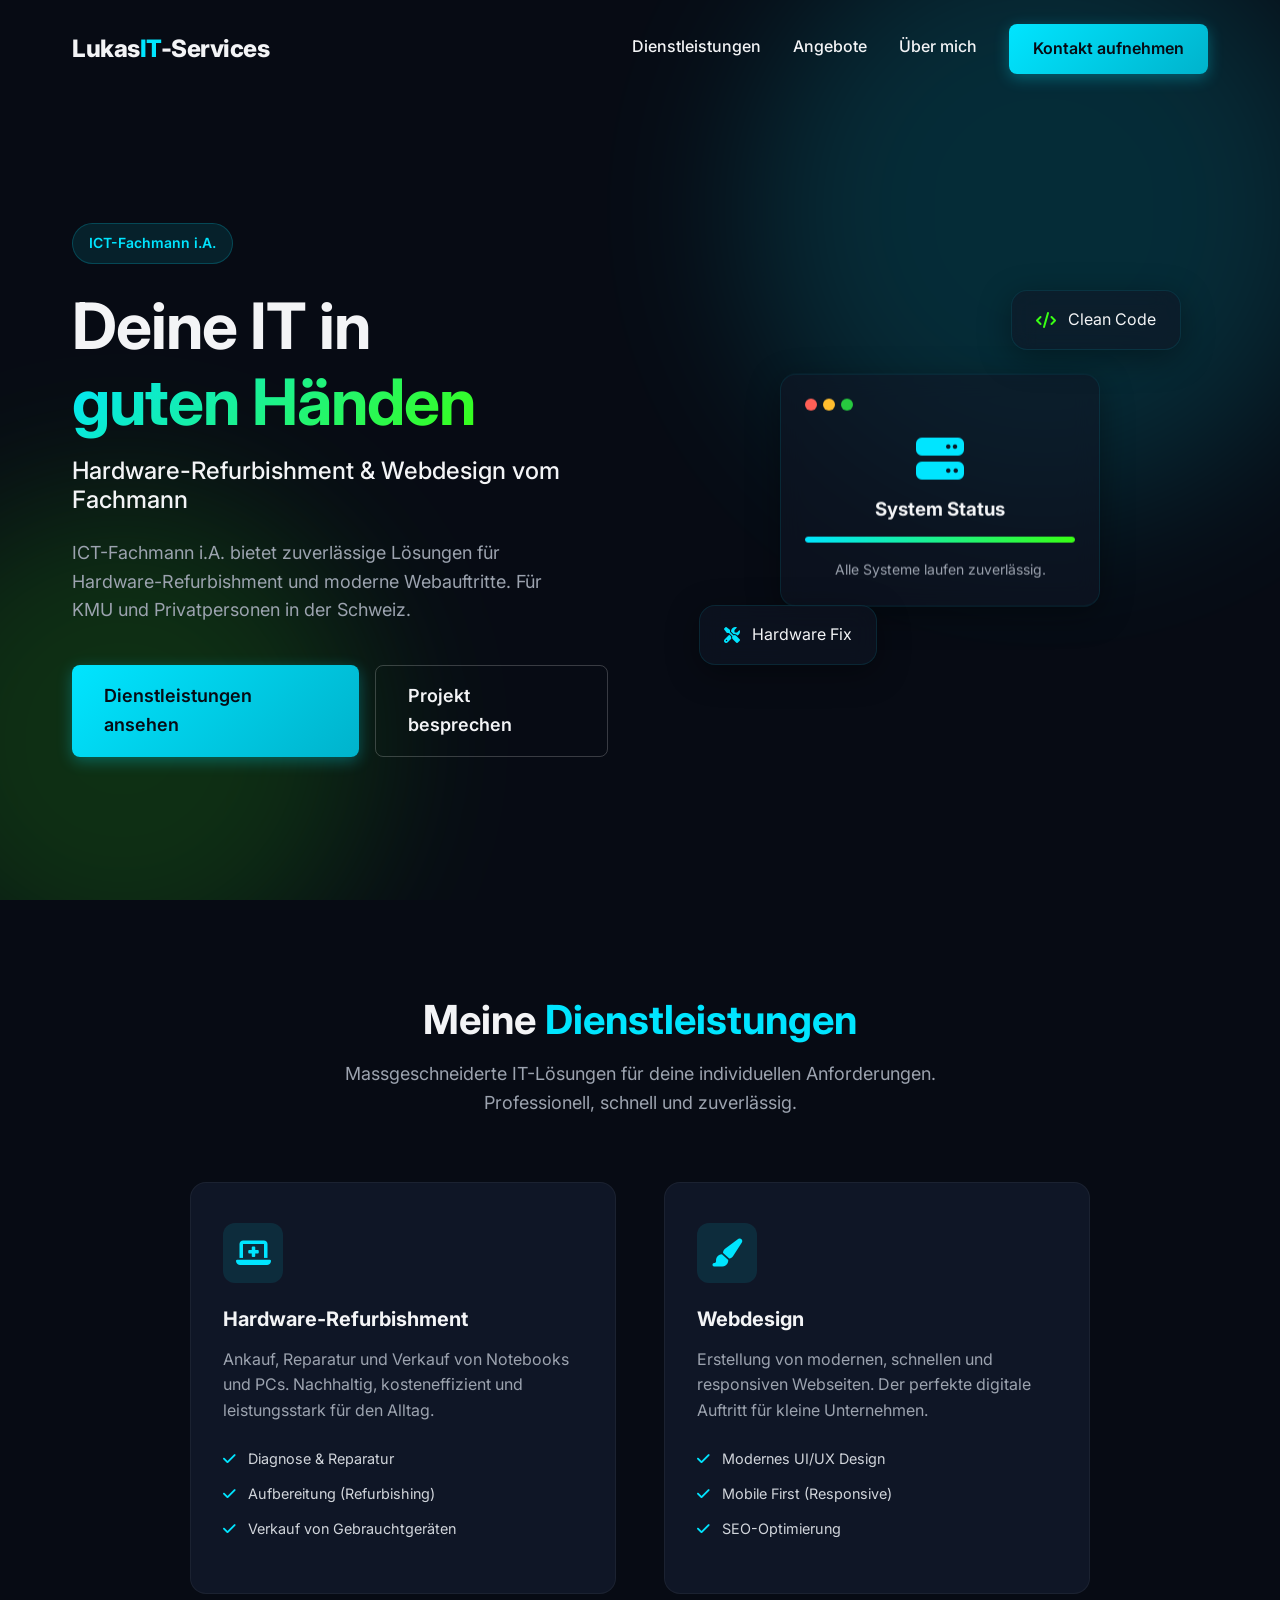
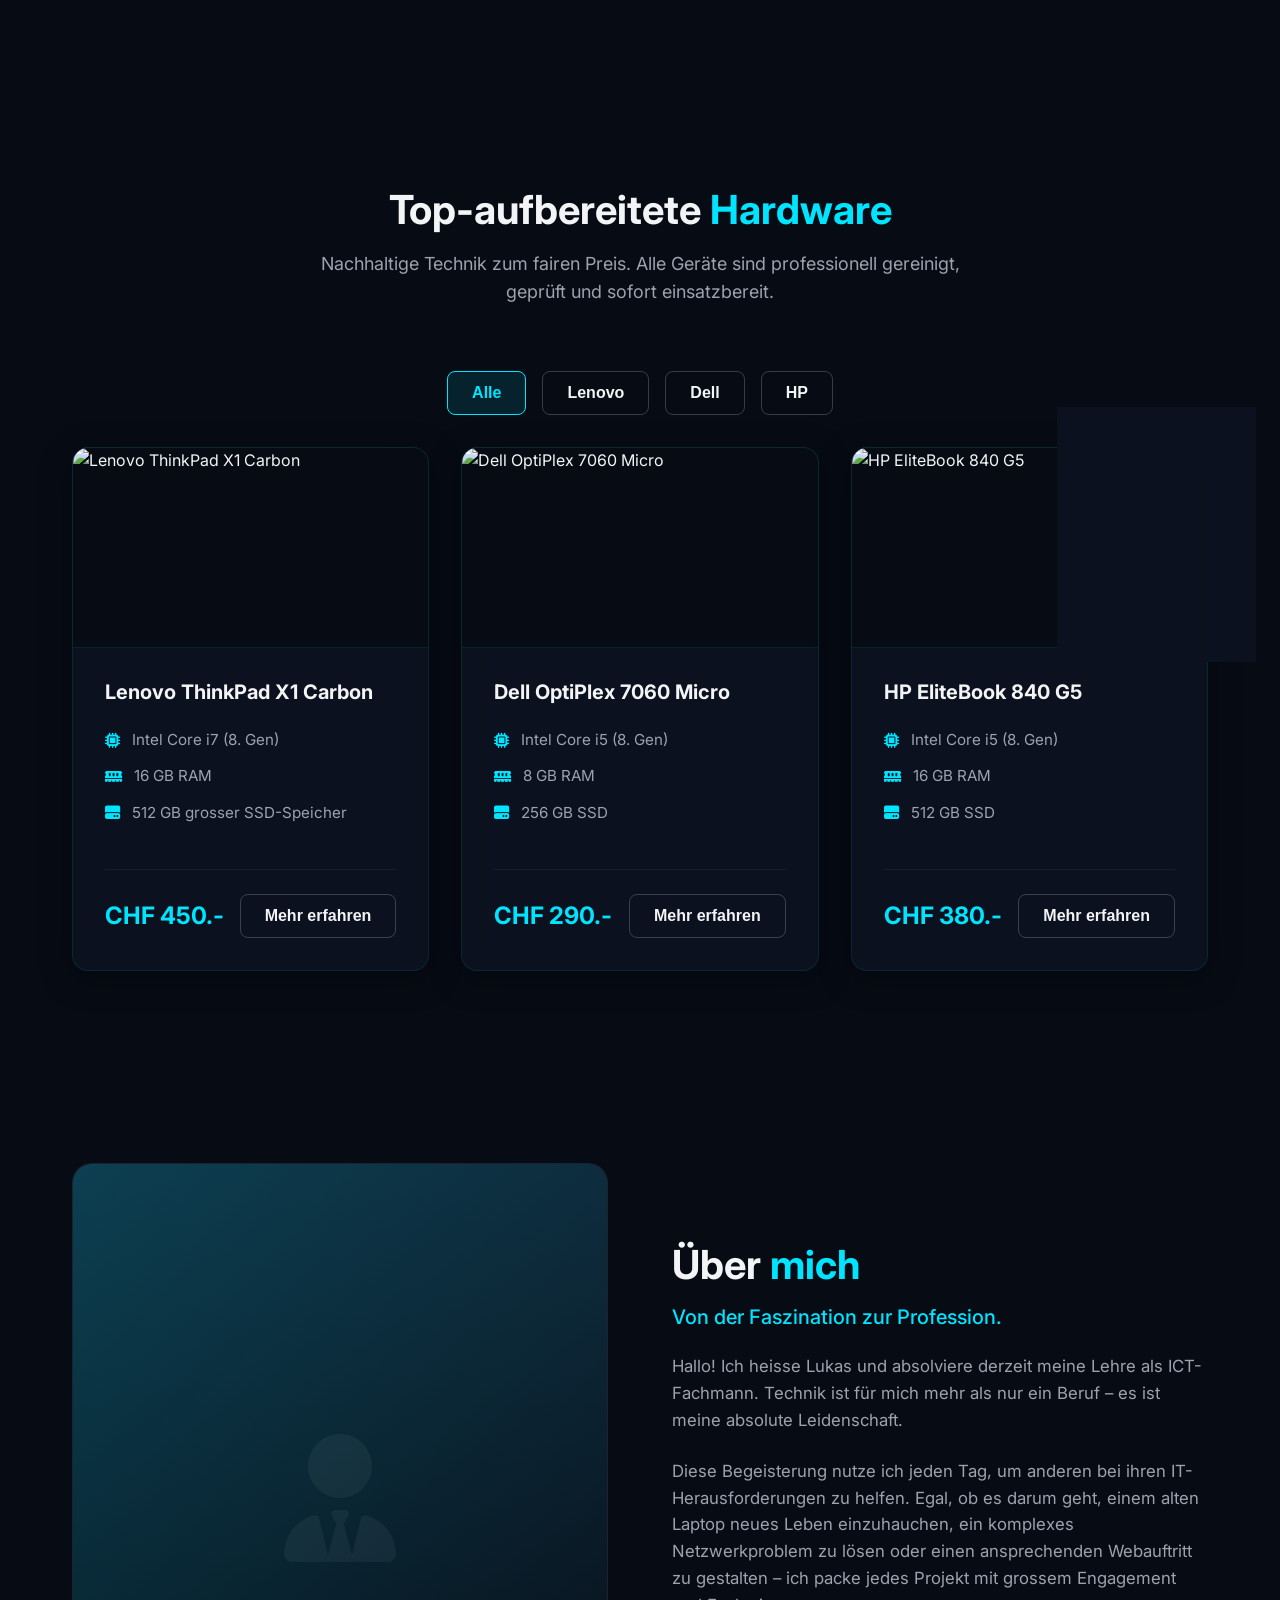
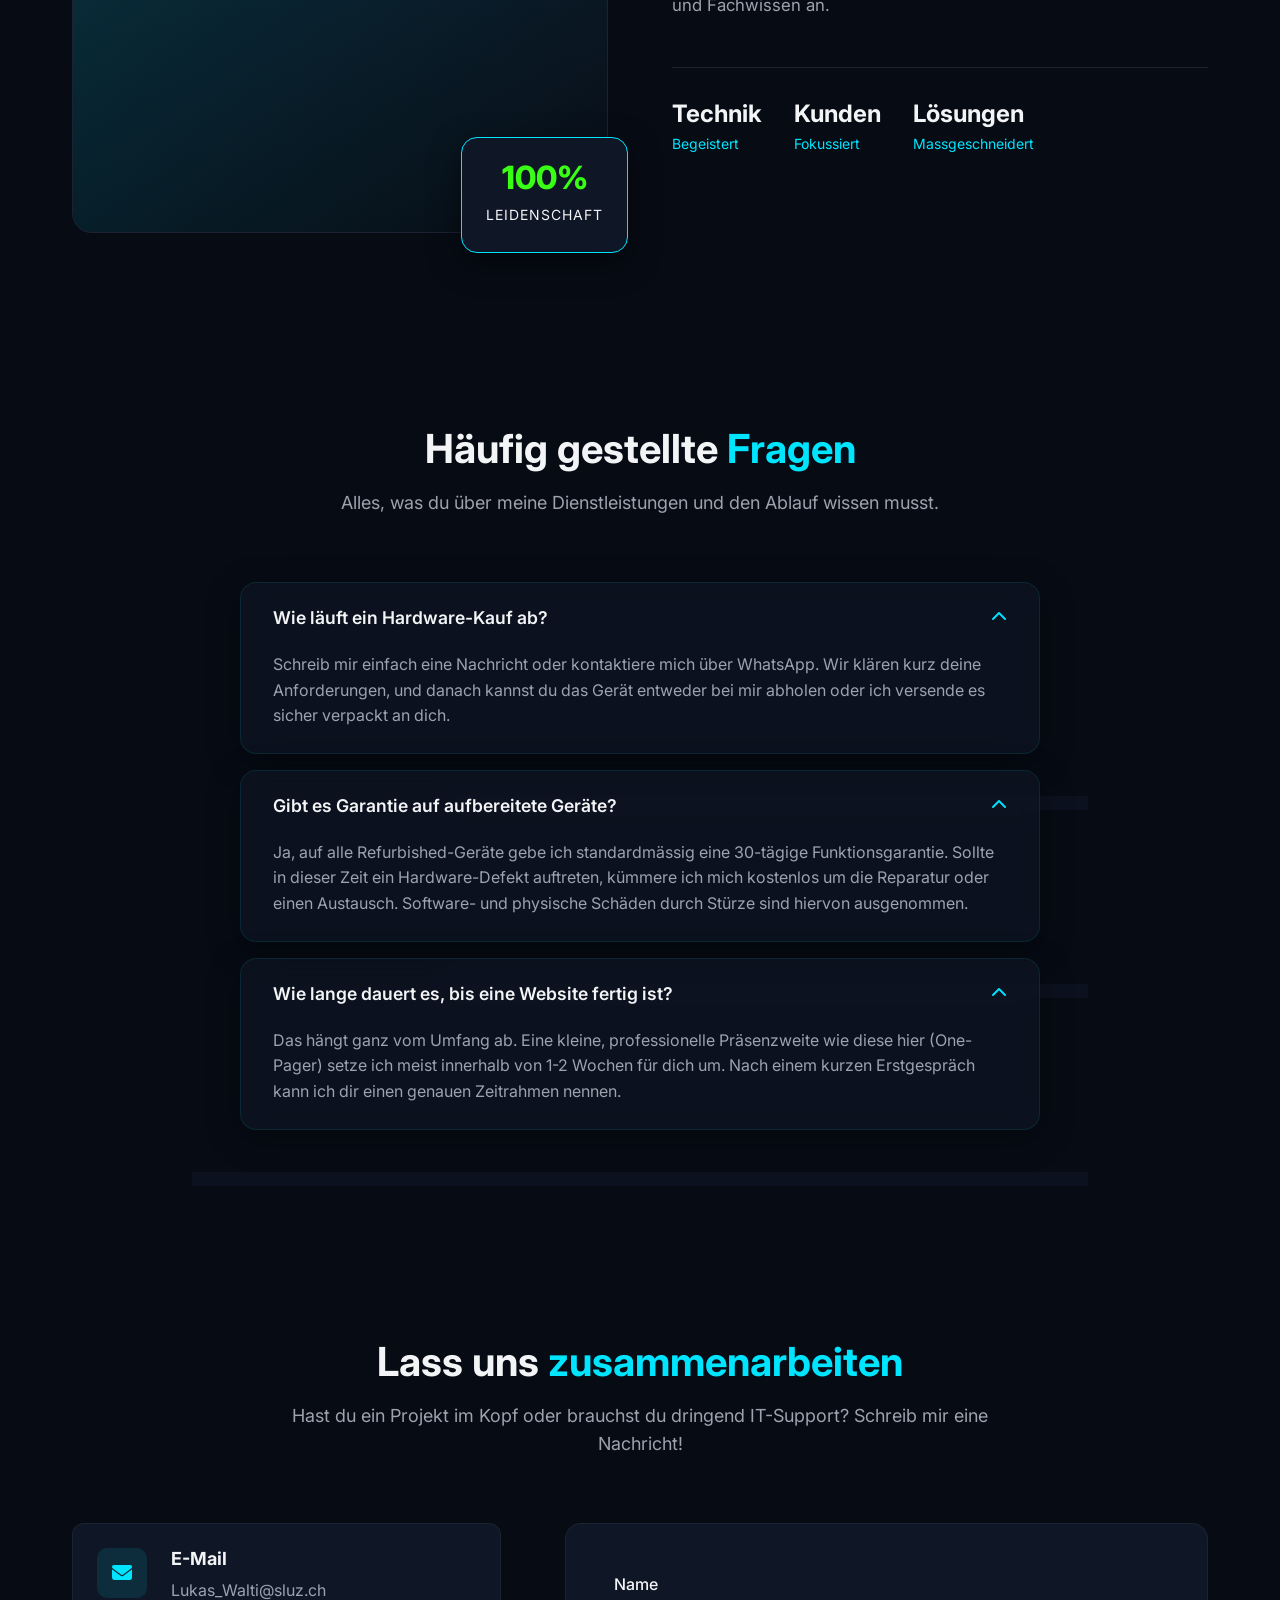
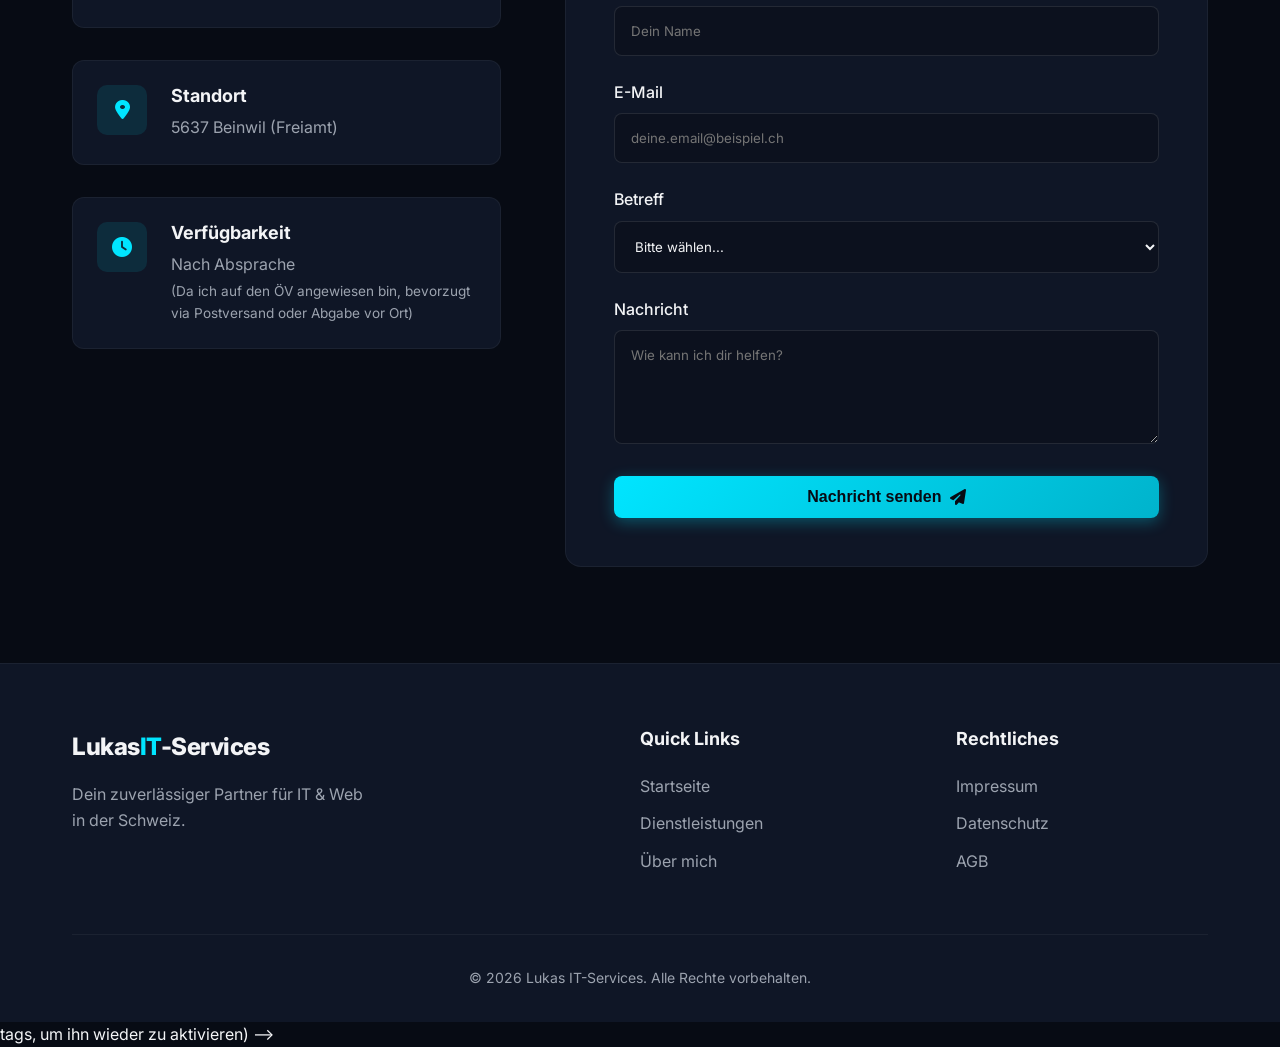
==== commit 10320b80: "Add files via upload" ====
--- a/index.html
+++ b/index.html
@@ -297,7 +297,7 @@
                             </div>
                             <div class="info-details">
                                 <h3>Standort</h3>
-                                <p>Schweiz (Region Platzhalter)</p>
+                                <p>5637 Beinwil (Freiamt)</p>
                             </div>
                         </div>
                         
@@ -307,7 +307,7 @@
                             </div>
                             <div class="info-details">
                                 <h3>Verfügbarkeit</h3>
-                                <p>Nach Vereinbarung</p>
+                                <p>Nach Absprache <br><span style="font-size: 0.85rem; color: var(--text-muted); display: block; margin-top: 0.2rem;">(Da ich auf den ÖV angewiesen bin, bevorzugt via Postversand oder Abgabe vor Ort)</span></p>
                             </div>
                         </div>
                     </div>
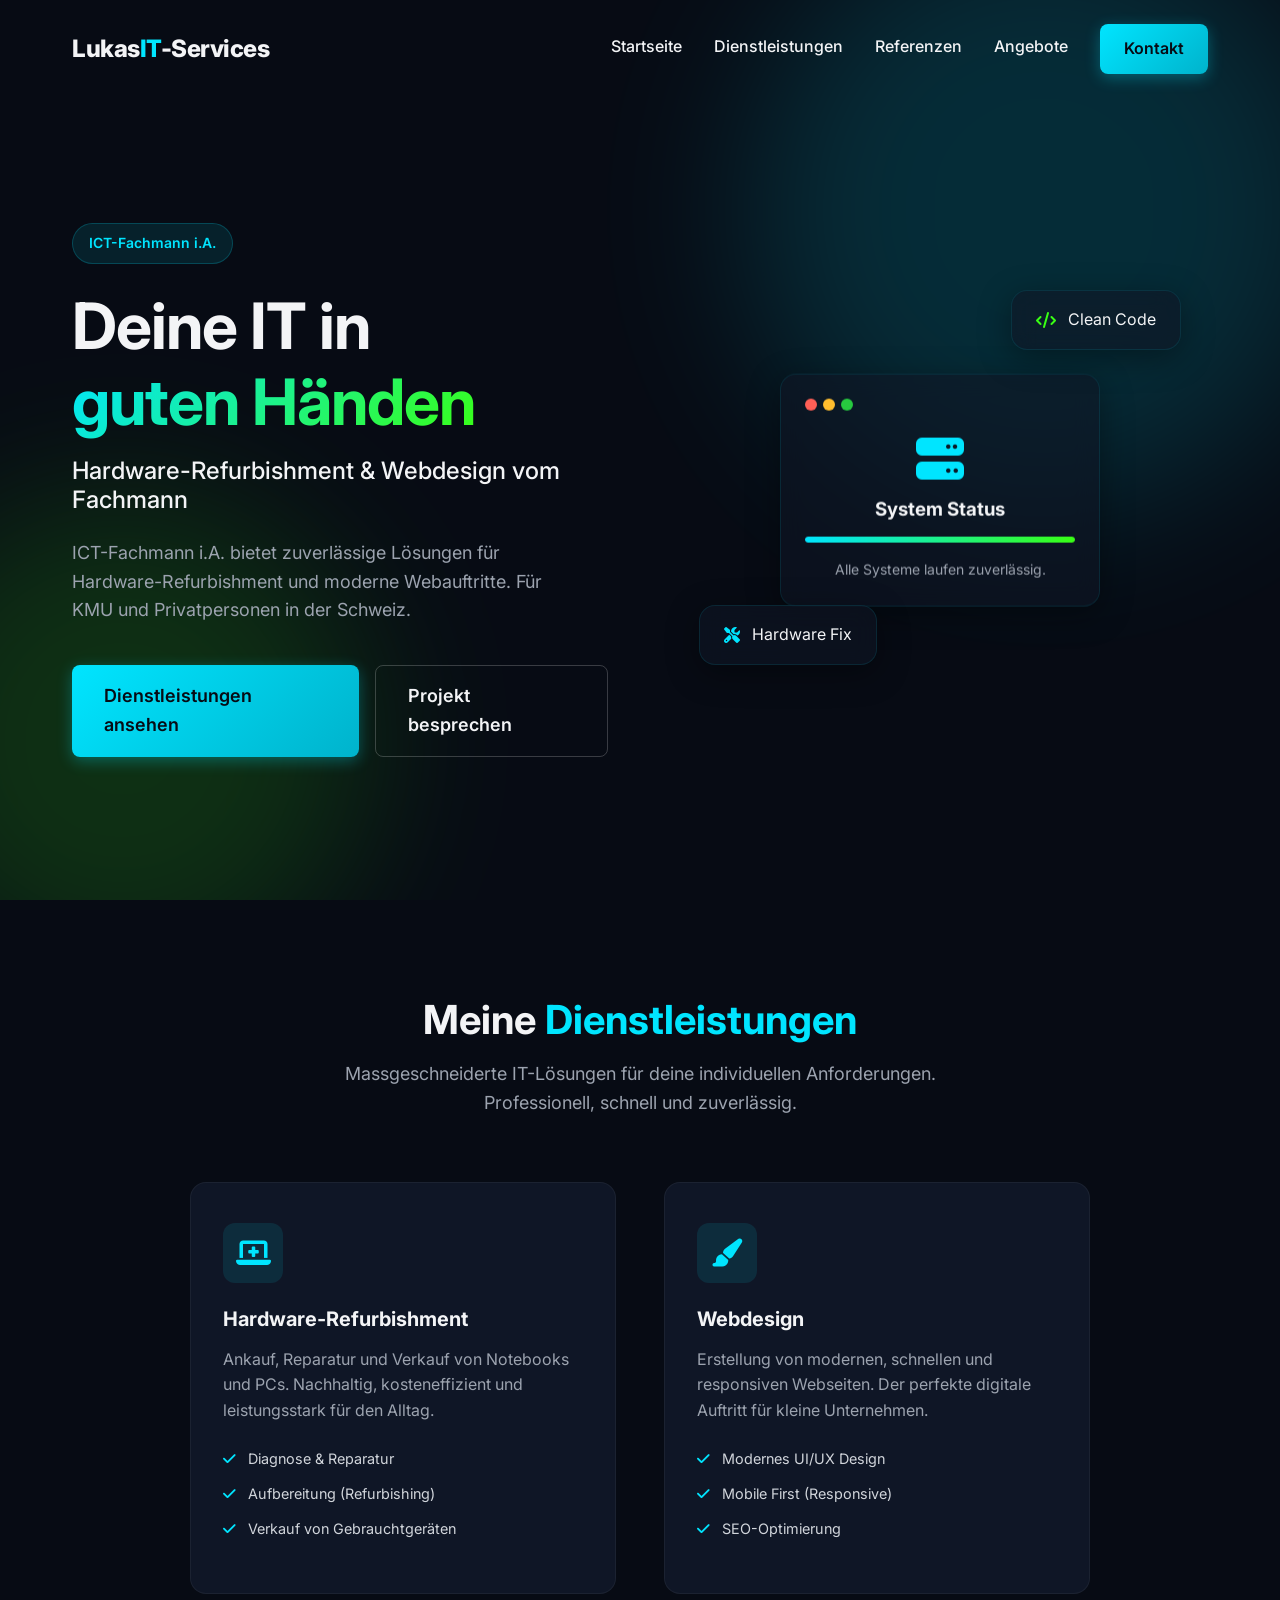
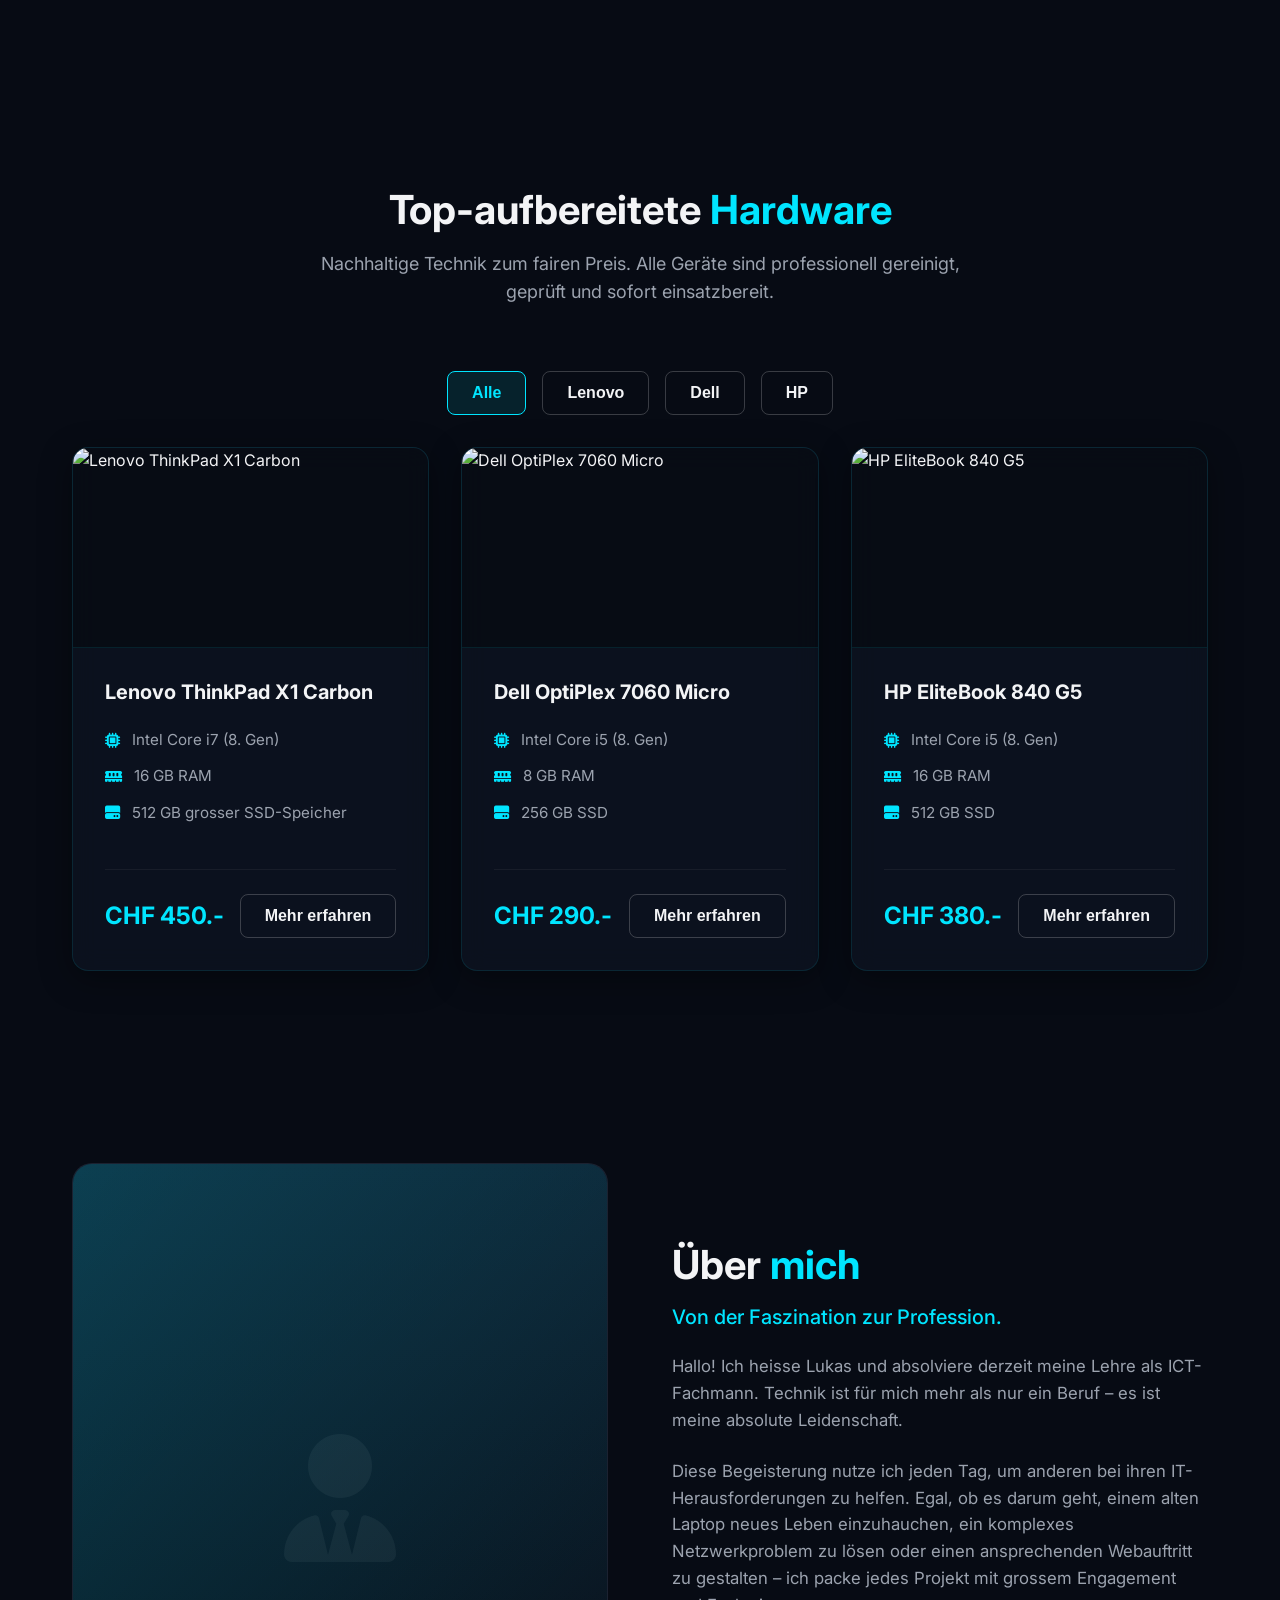
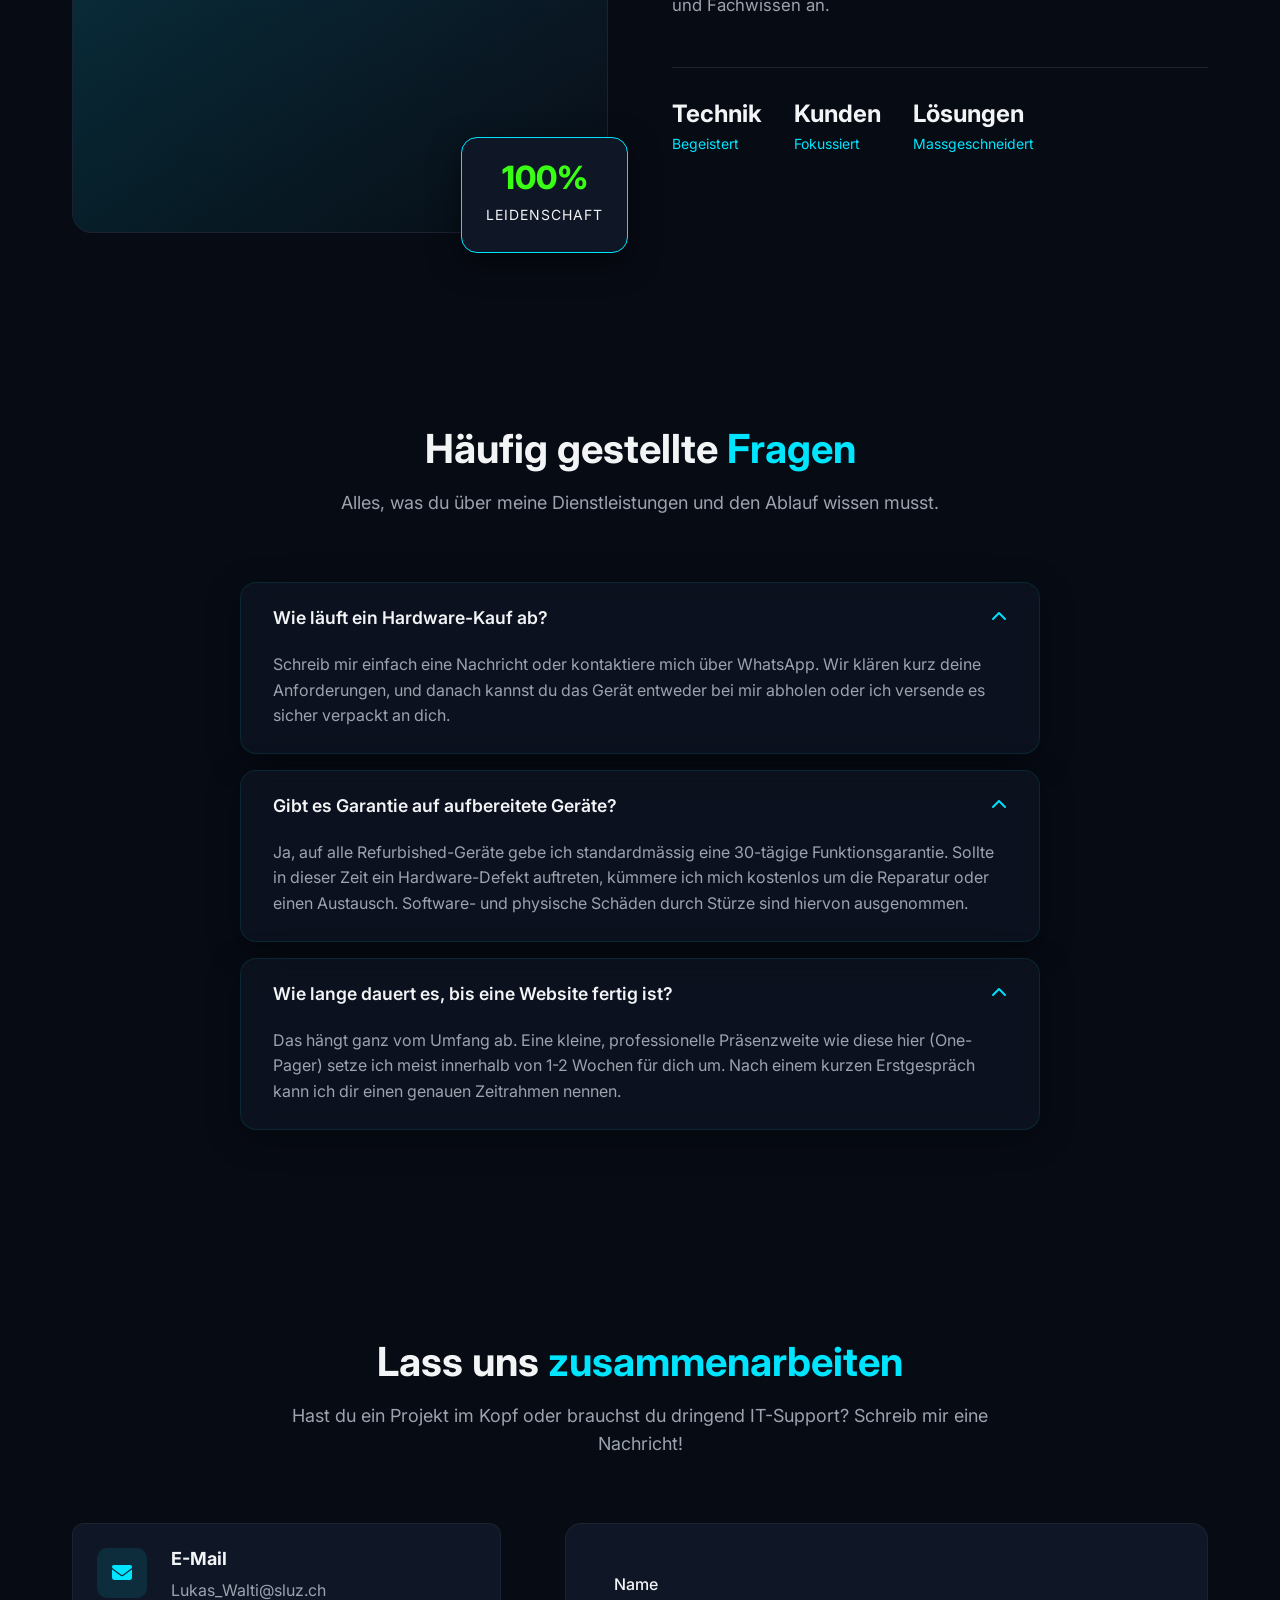
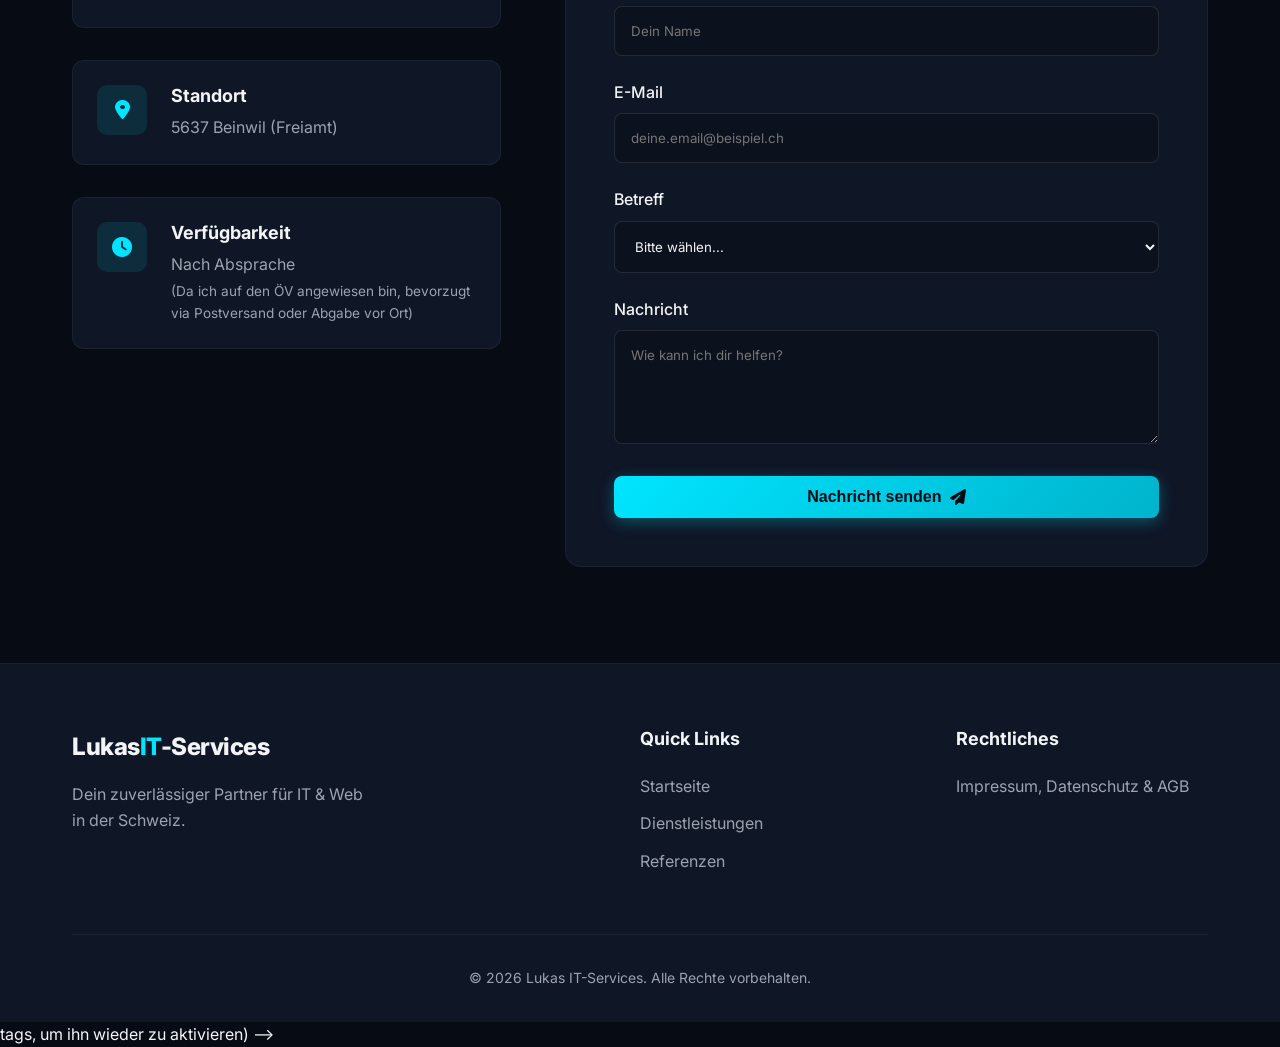
==== commit ef271be9: "Add files via upload" ====
--- a/index.html
+++ b/index.html
@@ -19,10 +19,11 @@
                 <span class="logo-text">Lukas<span class="accent">IT</span>-Services</span>
             </a>
             <nav class="nav-links">
-                <a href="#services">Dienstleistungen</a>
-                <a href="#angebote">Angebote</a>
-                <a href="#about">Über mich</a>
-                <a href="#contact" class="btn btn-primary">Kontakt aufnehmen</a>
+                <a href="index.html">Startseite</a>
+                <a href="services.html">Dienstleistungen</a>
+                <a href="referenzen.html">Referenzen</a>
+                <a href="index.html#angebote">Angebote</a>
+                <a href="index.html#contact" class="btn btn-primary">Kontakt</a>
             </nav>
             <button class="mobile-menu-btn" aria-label="Menü umschalten">
                 <i class="fas fa-bars"></i>
@@ -46,7 +47,7 @@
                         ICT-Fachmann i.A. bietet zuverlässige Lösungen für Hardware-Refurbishment und moderne Webauftritte. Für KMU und Privatpersonen in der Schweiz.
                     </p>
                     <div class="hero-actions">
-                        <a href="#services" class="btn btn-primary btn-large">Dienstleistungen ansehen</a>
+                        <a href="services.html" class="btn btn-primary btn-large">Dienstleistungen ansehen</a>
                         <a href="#contact" class="btn btn-secondary btn-large">Projekt besprechen</a>
                     </div>
                 </div>
@@ -360,17 +361,15 @@
                 <div class="footer-links">
                     <h3>Quick Links</h3>
                     <ul>
-                        <li><a href="#home">Startseite</a></li>
-                        <li><a href="#services">Dienstleistungen</a></li>
-                        <li><a href="#about">Über mich</a></li>
+                        <li><a href="index.html">Startseite</a></li>
+                        <li><a href="services.html">Dienstleistungen</a></li>
+                        <li><a href="referenzen.html">Referenzen</a></li>
                     </ul>
                 </div>
                 <div class="footer-legal">
                     <h3>Rechtliches</h3>
                     <ul>
-                        <li><a href="impressum.html">Impressum</a></li>
-                        <li><a href="datenschutz.html">Datenschutz</a></li>
-                        <li><a href="agb.html">AGB</a></li>
+                        <li><a href="rechtliches.html">Impressum, Datenschutz & AGB</a></li>
                     </ul>
                 </div>
             </div>
